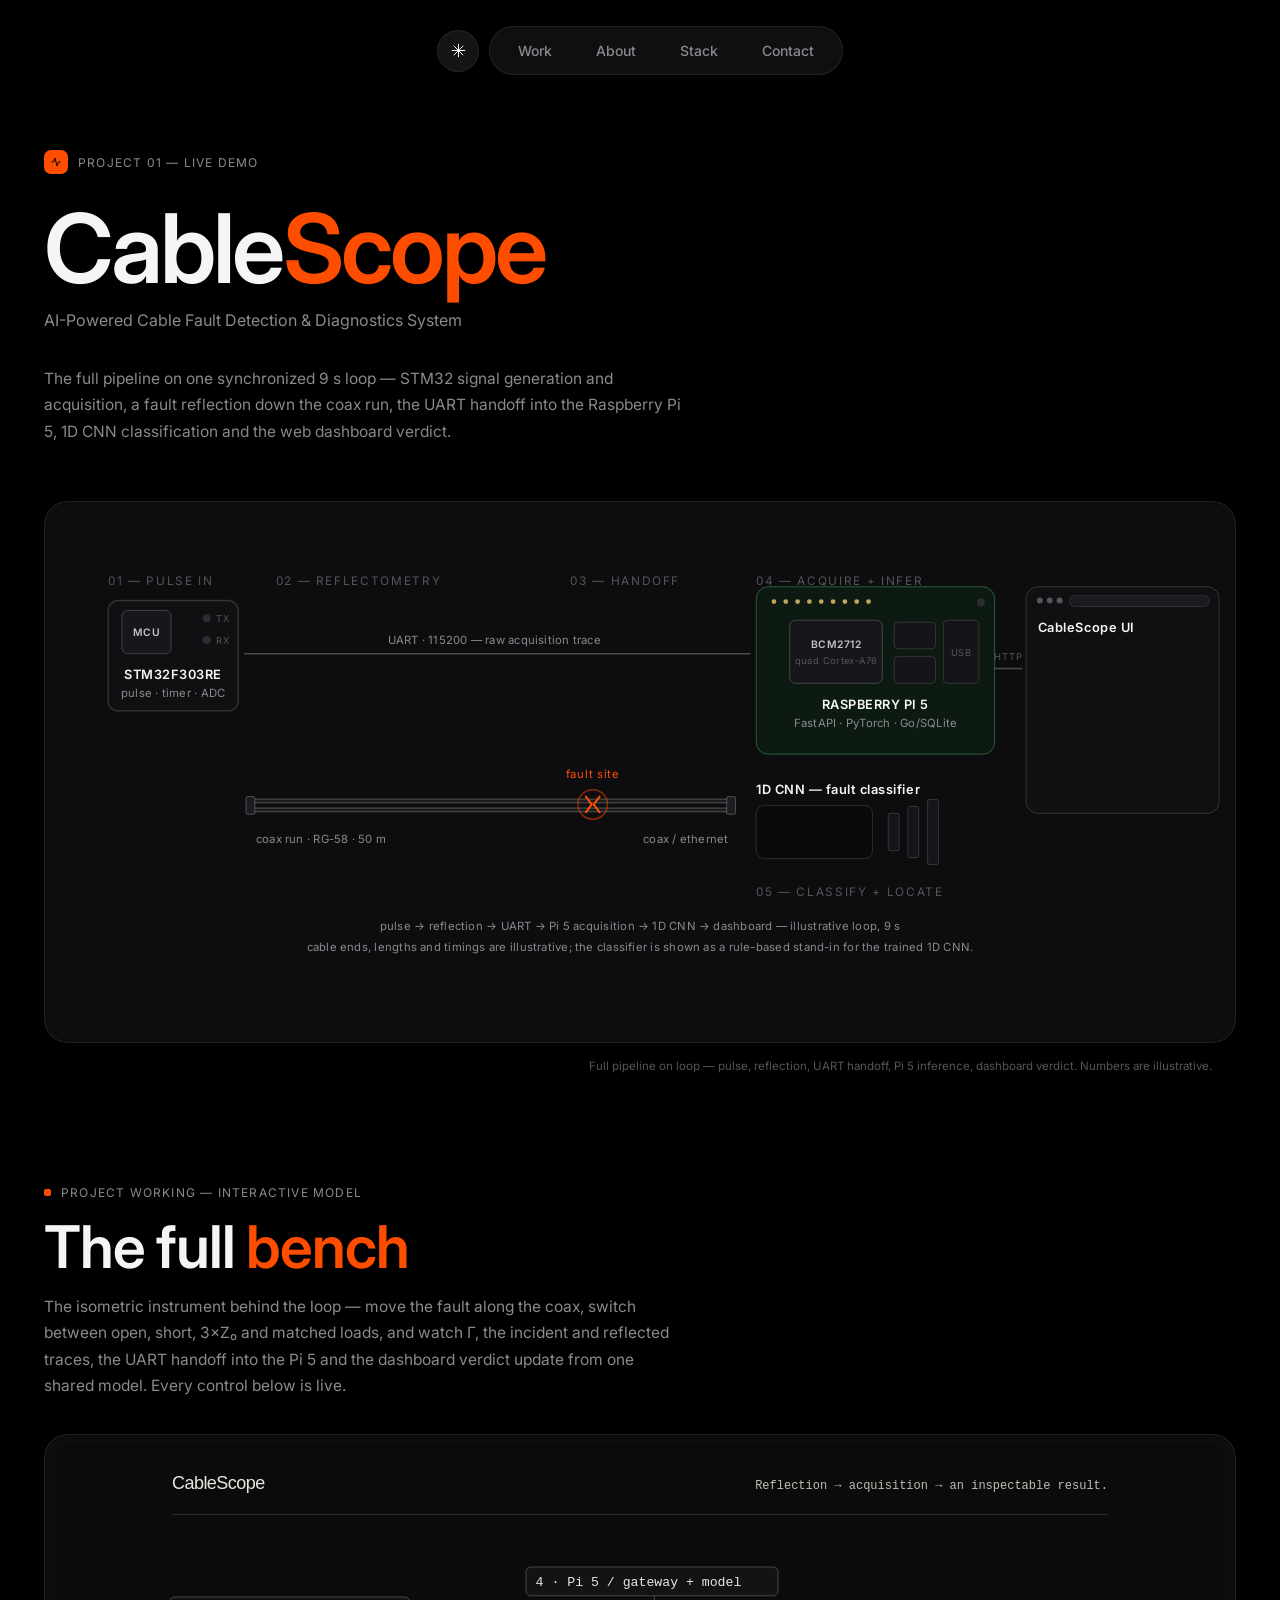
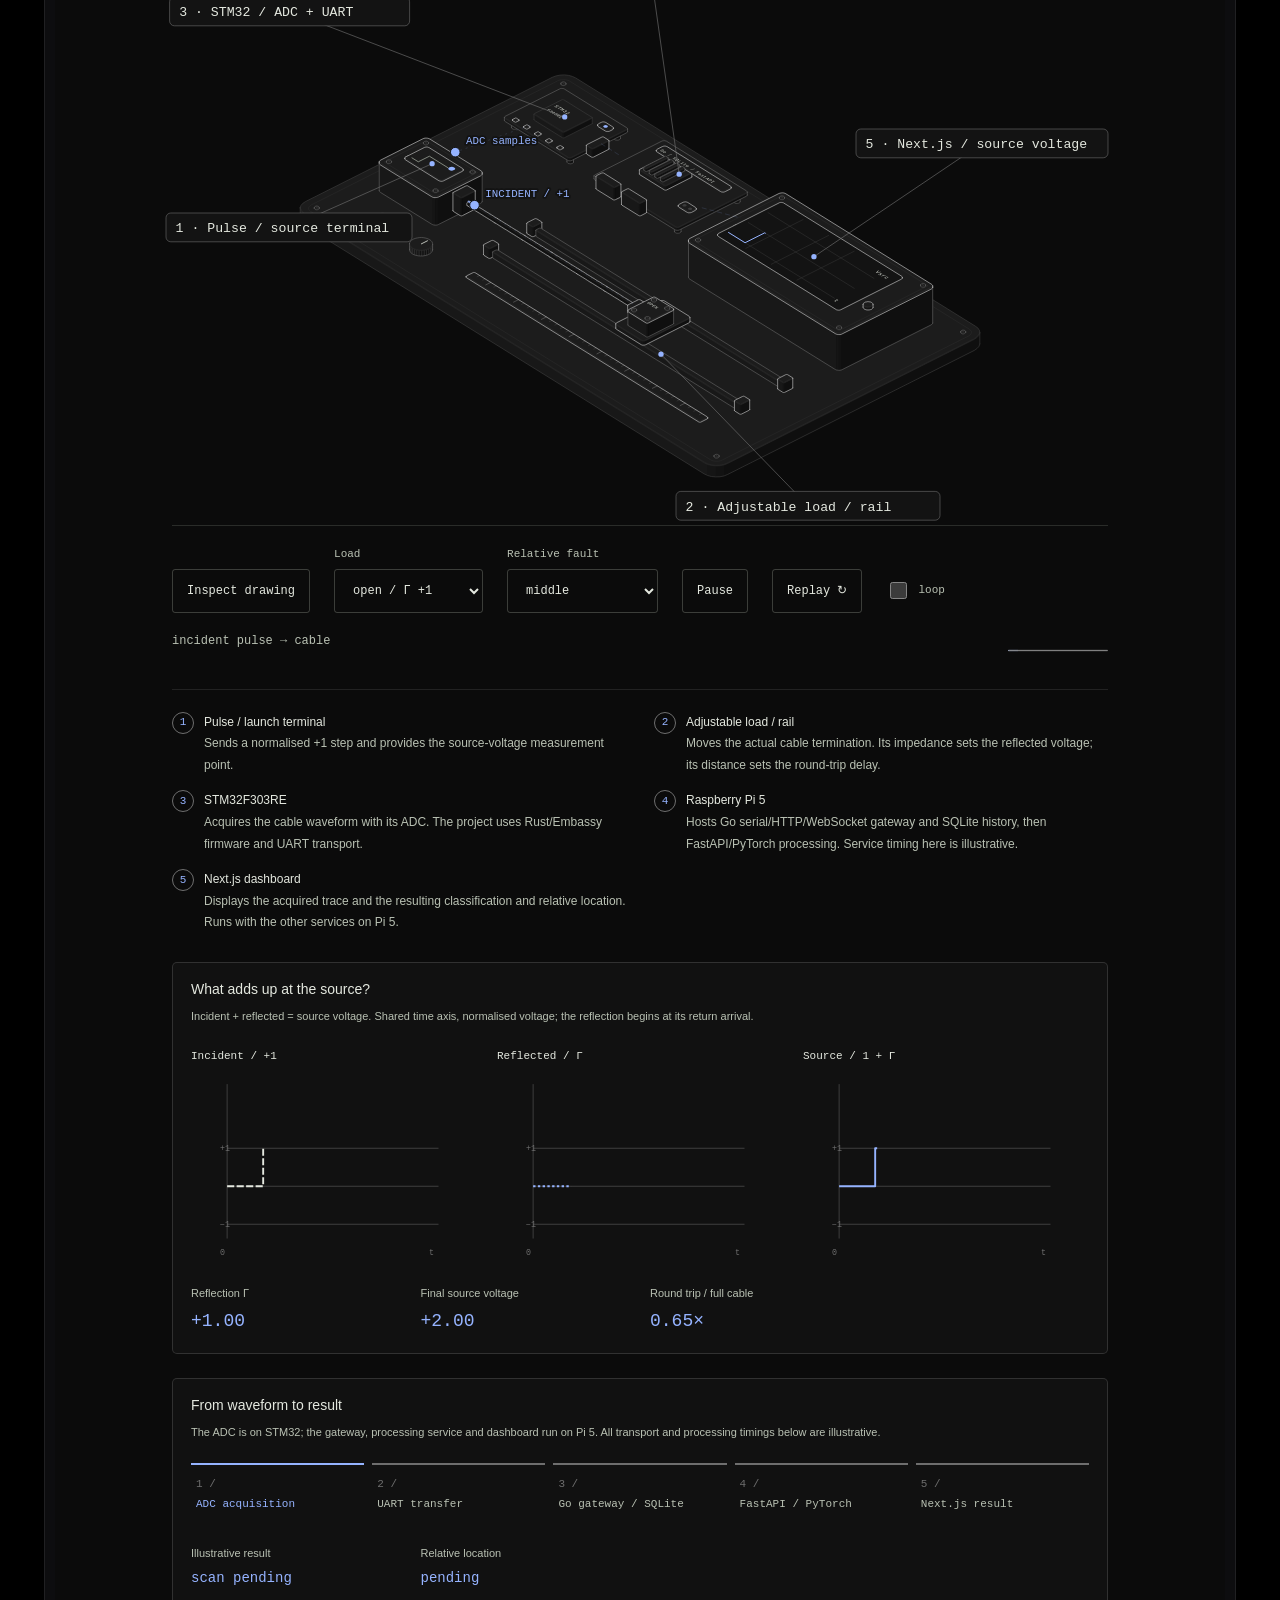
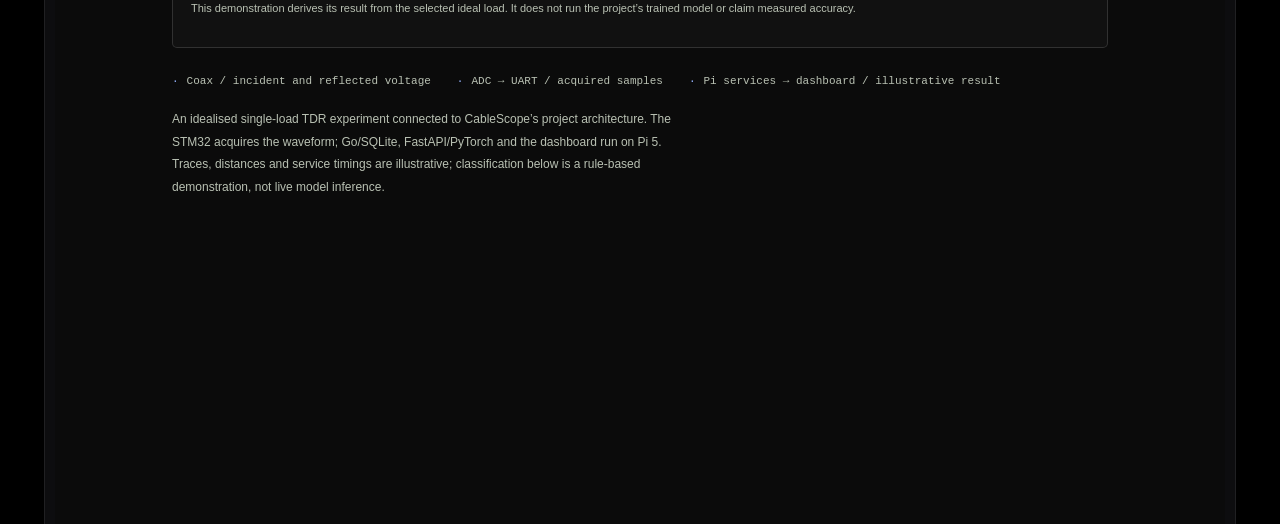
==== demo-cablescope.html @ 483f7c20 "Portfolio site — CableScope, Privacy Pi, Slipper Zero with interactive models" ====
<!DOCTYPE html>
<html lang="en">
<head>
<meta charset="UTF-8" />
<meta name="viewport" content="width=device-width, initial-scale=1.0" />
<title>CableScope — Live Demo — Sarthak Bhagirath Patil</title>
<meta name="description" content="CableScope demo — animated pipeline: STM32 pulse, coax fault reflection, UART handoff, Raspberry Pi 5 acquisition, 1D CNN classification and the web dashboard verdict." />
<link rel="preconnect" href="https://fonts.googleapis.com">
<link rel="preconnect" href="https://fonts.gstatic.com" crossorigin>
<link href="https://fonts.googleapis.com/css2?family=Inter:wght@400;500;600;700&display=swap" rel="stylesheet">
<link rel="stylesheet" href="css/style.css?v=18" />
<link rel="stylesheet" href="css/demo.css?v=2" />
<link rel="icon" href="data:image/svg+xml,<svg xmlns='http://www.w3.org/2000/svg' viewBox='0 0 32 32'><rect width='32' height='32' rx='8' fill='%23ff4d00'/><text x='16' y='22' font-size='16' font-family='Arial' font-weight='bold' fill='white' text-anchor='middle'>S</text></svg>">
</head>
<body>

<nav class="nav show">
  <a class="nav-logo" href="index.html" aria-label="Home">
    <svg viewBox="0 0 24 24" width="15" height="15" fill="none" stroke="currentColor" stroke-width="1.6" stroke-linecap="round">
      <path d="M12 2v20M2 12h20M4.9 4.9l14.2 14.2M19.1 4.9L4.9 19.1"/>
    </svg>
  </a>
  <div class="nav-pill">
    <a href="index.html#work">Work</a>
    <a href="index.html#about">About</a>
    <a href="index.html#stack">Stack</a>
    <a href="index.html#contact">Contact</a>
  </div>
</nav>

<main class="demo-main">
  <p class="demo-kicker"><span class="chip-logo">
    <svg viewBox="0 0 24 24" width="12" height="12" fill="none" stroke="currentColor" stroke-width="2"><path d="M3 12h4l3-8 4 16 3-8h4"/></svg>
  </span> Project 01 — Live demo</p>

  <h1 class="demo-title">Cable<em>Scope</em></h1>
  <p class="demo-tag">AI-Powered Cable Fault Detection &amp; Diagnostics System</p>
  <p class="demo-copy">The full pipeline on one synchronized 9&nbsp;s loop — STM32 signal
  generation and acquisition, a fault reflection down the coax run, the UART handoff into
  the Raspberry Pi 5, 1D CNN classification and the web dashboard verdict.</p>

  <div class="figure-panel demo-figure">
    <svg class="fig" viewBox="0 0 1200 540" role="img" aria-label="CableScope pipeline — STM32 pulse, cable fault, reflection, Raspberry Pi 5, 1D CNN and web dashboard">
      <!-- ── 01 · STM32 pulse engine ── -->
      <rect x="60" y="96" width="132" height="112" rx="10" class="s-box"/>
      <rect x="74" y="106" width="50" height="44" rx="6" class="s-die"/>
      <text x="99" y="132" class="s-die-t" text-anchor="middle">MCU</text>
      <circle cx="160" cy="114" r="4" class="s-led cs-led-tx"/>
      <circle cx="160" cy="136" r="4" class="s-led s-led--rx cs-led-rx"/>
      <text x="170" y="118" class="s-micro">TX</text>
      <text x="170" y="140" class="s-micro">RX</text>
      <text x="126" y="176" class="s-label" text-anchor="middle">STM32F303RE</text>
      <text x="126" y="194" class="s-sub" text-anchor="middle">pulse · timer · ADC</text>
      <text x="60" y="80" class="s-num">01 — pulse in</text>

      <!-- ── 02 · the cable run ── -->
      <rect x="206" y="298" width="486" height="3" class="s-wire"/>
      <rect x="206" y="307" width="486" height="3" class="s-wire"/>
      <rect x="200" y="295" width="9" height="18" rx="2" class="s-conn"/>
      <rect x="688" y="295" width="9" height="18" rx="2" class="s-conn"/>
      <text x="210" y="342" class="s-sub">coax run · RG-58 · 50 m</text>
      <text x="690" y="342" class="s-sub" text-anchor="end">coax / ethernet</text>
      <g class="cs-fault">
        <circle cx="552" cy="303" r="15" class="s-fault-halo"/>
        <polyline points="545,295 551,303 545,311" class="s-jag"/>
        <polyline points="559,295 553,303 559,311" class="s-jag"/>
        <text x="552" y="276" class="s-accent" text-anchor="middle">fault site</text>
      </g>
      <text x="230" y="284" class="s-accent cs-dt">&#916;t = 5.21 &#181;s &#8594; 0.65 &#215; L</text>
      <circle cy="303" r="6" class="cs-pulse"/>
      <circle cy="303" r="6" class="cs-refl"/>
      <circle cx="552" cy="303" r="11" class="cs-impact"/>
      <text x="230" y="80" class="s-num">02 — reflectometry</text>

      <!-- ── 03 · UART handoff ── -->
      <path d="M198 150 H 712" class="s-link cs-uart-line"/>
      <text x="452" y="140" class="s-sub" text-anchor="middle">UART · 115200 — raw acquisition trace</text>
      <rect y="144" width="28" height="11" rx="3" class="cs-uart"/>
      <text x="585" y="80" class="s-num" text-anchor="middle">03 — handoff</text>

      <!-- ── 04 · Raspberry Pi 5 ── -->
      <rect x="718" y="82" width="242" height="170" rx="12" class="s-board"/>
      <g class="s-gpio">
        <circle cx="736" cy="97" r="2.4"/><circle cx="748" cy="97" r="2.4"/><circle cx="760" cy="97" r="2.4"/><circle cx="772" cy="97" r="2.4"/><circle cx="784" cy="97" r="2.4"/><circle cx="796" cy="97" r="2.4"/><circle cx="808" cy="97" r="2.4"/><circle cx="820" cy="97" r="2.4"/><circle cx="832" cy="97" r="2.4"/>
      </g>
      <rect x="752" y="116" width="94" height="64" rx="6" class="s-die"/>
      <text x="799" y="144" class="s-die-t" text-anchor="middle">BCM2712</text>
      <text x="799" y="160" class="s-die-t s-die-t--sub" text-anchor="middle">quad Cortex-A76</text>
      <rect x="858" y="118" width="42" height="27" rx="4" class="s-chip"/>
      <rect x="858" y="153" width="42" height="27" rx="4" class="s-chip"/>
      <rect x="908" y="116" width="36" height="64" rx="4" class="s-chip"/>
      <text x="926" y="152" class="s-die-t s-die-t--sub" text-anchor="middle">USB</text>
      <text x="839" y="206" class="s-label" text-anchor="middle">RASPBERRY PI 5</text>
      <text x="839" y="224" class="s-sub" text-anchor="middle">FastAPI · PyTorch · Go/SQLite</text>
      <circle cx="946" cy="98" r="4" class="s-led cs-led-pi"/>
      <text x="718" y="80" class="s-num">04 — acquire + infer</text>

      <!-- ── 05 · 1D CNN ── -->
      <text x="718" y="292" class="s-label">1D CNN — fault classifier</text>
      <rect x="718" y="304" width="118" height="54" rx="8" class="s-screen"/>
      <polyline class="cs-wave" pathLength="100" points="726,344 748,344 748,318 772,318 772,331 796,331 796,325 828,325"/>
      <rect x="852" y="312" width="11" height="38" rx="2" class="s-bar cs-bar1"/>
      <rect x="872" y="305" width="11" height="52" rx="2" class="s-bar cs-bar2"/>
      <rect x="892" y="298" width="11" height="66" rx="2" class="s-bar cs-bar3"/>
      <g class="cs-results">
        <rect x="912" y="308" width="98" height="26" rx="13" class="s-out-chip"/>
        <text x="961" y="325" class="s-out-t" text-anchor="middle">OPEN &#183; &#915; = +1</text>
        <rect x="912" y="342" width="98" height="6" rx="3" class="s-track"/>
        <rect x="912" y="342" width="93" height="6" rx="3" class="cs-conf"/>
        <text x="912" y="364" class="s-sub">confidence 96% &#183; location 0.65 &#215; L</text>
      </g>
      <text x="718" y="396" class="s-num">05 — classify + locate</text>

      <!-- ── 06 · web dashboard ── -->
      <path d="M960 165 H 988" class="s-link"/>
      <text x="974" y="156" class="s-micro" text-anchor="middle">HTTP</text>
      <rect x="992" y="82" width="196" height="230" rx="12" class="s-browser"/>
      <circle cx="1006" cy="96" r="3" class="s-dot"/><circle cx="1016" cy="96" r="3" class="s-dot"/><circle cx="1026" cy="96" r="3" class="s-dot"/>
      <rect x="1036" y="91" width="142" height="11" rx="5" class="s-url"/>
      <text x="1004" y="128" class="s-label">CableScope UI</text>
      <g class="cs-results">
        <text x="1004" y="152" class="s-sub">fault type</text>
        <text x="1004" y="171" class="s-out-t">OPEN CIRCUIT</text>
        <text x="1004" y="197" class="s-sub">location</text>
        <rect x="1004" y="205" width="172" height="8" rx="4" class="s-track"/>
        <rect x="1004" y="205" width="112" height="8" rx="4" class="cs-uifill"/>
        <text x="1004" y="232" class="s-sub">0.65 &#215; L &#8776; 32.5 m</text>
        <rect x="1004" y="242" width="172" height="10" rx="5" class="s-track"/>
        <circle cx="1116" cy="247" r="4" class="cs-uimark"/>
        <text x="1004" y="282" class="s-accent">&#915; = +1 &#183; confidence 96%</text>
      </g>
      <text x="600" y="430" class="s-sub" text-anchor="middle">pulse &#8594; reflection &#8594; UART &#8594; Pi 5 acquisition &#8594; 1D CNN &#8594; dashboard &#8212; illustrative loop, 9 s</text>
      <text x="600" y="452" class="s-sub s-sub--faint" text-anchor="middle">cable ends, lengths and timings are illustrative; the classifier is shown as a rule-based stand-in for the trained 1D CNN.</text>
    </svg>
  </div>
  <p class="swipe-hint">&#8592; swipe the figure &#8594;</p>
  <p class="foot-note demo-foot">Full pipeline on loop — pulse, reflection, UART handoff, Pi 5 inference, dashboard verdict. Numbers are illustrative.</p>

  <section class="demo-model" id="model">
    <p class="demo-model-kicker">Project working — interactive model</p>
    <h2 class="demo-model-title">The full <em>bench</em></h2>
    <p class="demo-model-sub">The isometric instrument behind the loop — move the fault along the
    coax, switch between open, short, 3&#215;Z&#8320; and matched loads, and watch &#915;, the incident
    and reflected traces, the UART handoff into the Pi&nbsp;5 and the dashboard verdict update
    from one shared model. Every control below is live.</p>
    <div class="figure-panel demo-model-frame">
      <iframe data-anatomy-embed src="figures/cablescope.html?theme=dark&amp;autoplay=1" title="CableScope interactive isometric model — terminated coax, reflection traces and the Pi 5 pipeline" loading="lazy"></iframe>
    </div>
    <p class="foot-note demo-model-foot">Interactive — selectors and replay are live; the frame auto-fits. Static vector: <a href="figures/cablescope.svg">light</a> &#183; <a href="figures/cablescope-dark.svg">dark</a></p>
  </section>

  <div class="demo-actions">
    <a class="demo-btn" href="demo-privacypi.html">Next demo
      <svg viewBox="0 0 14 12" width="13" height="11" fill="none" stroke="currentColor" stroke-width="1.8" stroke-linecap="round" stroke-linejoin="round"><path d="M1 6h11M8 1.5 12.5 6 8 10.5"/></svg>
    </a>
    <a class="pill" href="index.html#p-cablescope">&#8592; Back to all work</a>
  </div>
</main>

<script defer src="figures/embed.js"></script>
</body>
</html>
---- css/style.css ----
/* ═══════════════════════════════════════════════════════════════
   SARTHAK BHAGIRATH PATIL — portfolio
   Design system extracted from augen.pro/products/a1-sense (design.md)
   ═══════════════════════════════════════════════════════════════ */

:root{
  --bg:#000;
  --bg-soft:#0a0a0b;
  --panel:#141416;
  --panel-2:#1b1b1f;
  --text:#f5f5f4;
  --muted:#8a8a8e;
  --faint:#55555a;
  --accent:#ff4d00;
  --accent-soft:rgba(255,77,0,.14);
  --line:rgba(255,255,255,.08);
  --ease:cubic-bezier(.22,1,.36,1);
  --font:"Inter","Helvetica Neue",Helvetica,Arial,-apple-system,"Segoe UI",sans-serif;
}

*{margin:0;padding:0;box-sizing:border-box}
html{scroll-behavior:smooth}
html,body{background:var(--bg)}
body{
  font-family:var(--font);
  color:var(--text);
  -webkit-font-smoothing:antialiased;
  overflow-x:clip; /* clip, not hidden — hidden would break position:sticky pins */
}
body.locked{overflow:hidden;height:100vh}
::selection{background:var(--accent);color:#000}
img{display:block;max-width:100%}
a{color:inherit;text-decoration:none}

/* ── shared atoms ────────────────────────────────────────────── */
.pill{
  display:inline-flex;align-items:center;gap:6px;
  background:var(--panel);border:1px solid var(--line);
  border-radius:999px;padding:8px 16px;
  font-size:13px;font-weight:500;color:var(--text);
  letter-spacing:.01em;white-space:nowrap;
  transition:background .2s var(--ease),border-color .2s var(--ease),transform .2s var(--ease);
}
a.pill:hover{background:var(--panel-2);border-color:rgba(255,255,255,.2);transform:translateY(-1px)}
.pills{display:flex;flex-wrap:wrap;gap:8px;justify-content:flex-end}
.meta-label{
  display:block;font-size:11px;letter-spacing:.14em;text-transform:uppercase;
  color:var(--faint);margin:18px 0 8px;text-align:right;
}
.chip-logo{
  display:inline-flex;align-items:center;justify-content:center;
  width:24px;height:24px;border-radius:7px;
  background:var(--accent);color:#000;vertical-align:middle;
}
.chip-logo--big{width:34px;height:34px;border-radius:10px}
.foot-note{
  max-width:1160px;margin:14px auto 0;padding:0 24px;
  font-size:11.5px;line-height:1.6;color:var(--faint);text-align:right;
}
.foot-note a{color:var(--muted);border-bottom:1px solid var(--line)}
.foot-note a:hover{color:var(--accent)}

/* reveal-on-scroll */
.reveal{opacity:0;transform:translateY(28px);transition:opacity .9s var(--ease),transform .9s var(--ease)}
.reveal.d1{transition-delay:.08s}.reveal.d2{transition-delay:.16s}
.reveal.d3{transition-delay:.24s}.reveal.d4{transition-delay:.32s}.reveal.d5{transition-delay:.4s}
.reveal.in{opacity:1;transform:none}

/* ═══════════════ INTRO — zoom into the name ═══════════════ */
/* the hero .poster-name animation IS the opening (see below) —
   one element, no overlay, no handoff desync */

/* ═══════════════ NAV ═══════════════ */
.nav{
  position:fixed;top:26px;left:50%;transform:translate(-50%,-140%);
  z-index:100;display:flex;align-items:center;gap:10px;
  transition:transform .9s var(--ease);
}
.nav.show{transform:translate(-50%,0)}
.nav-logo{
  width:42px;height:42px;border-radius:50%;
  background:var(--panel);border:1px solid var(--line);
  display:flex;align-items:center;justify-content:center;color:var(--text);
  transition:background .2s,color .2s;
}
.nav-logo:hover{background:var(--accent);color:#000}
.nav-pill{
  display:flex;background:rgba(20,20,22,.78);backdrop-filter:blur(14px);
  -webkit-backdrop-filter:blur(14px);
  border:1px solid var(--line);border-radius:999px;padding:6px;
}
.nav-pill a{
  padding:9px 22px;border-radius:999px;font-size:14px;font-weight:500;color:var(--muted);
  transition:color .2s,background .2s;
}
.nav-pill a:hover{color:var(--text);background:rgba(255,255,255,.06)}

/* ═══════════════ HERO — Severance-style poster ═══════════════ */
.hero{min-height:100svh;display:flex;align-items:stretch;padding:96px 0 0}
.hero-frame{
  width:min(1240px,100%);margin:0 auto;padding:0 24px;
  display:flex;flex-direction:column;
}
.hero-rule{height:1px;background:var(--line)}
.hero-kicker{
  text-align:center;color:var(--muted);font-size:14px;letter-spacing:.02em;
  padding:34px 0 8px;
}
.poster{position:relative;flex:1;min-height:62vh;display:flex;align-items:center;justify-content:center}

/* giant name behind — THE opening zoom: tiny blur → exact hero size */
.poster-name{
  position:absolute;inset:0;display:flex;align-items:center;justify-content:center;
  z-index:1;user-select:none;pointer-events:none;
}
.poster-name span{
  display:flex;
  font-size:clamp(90px,19vw,270px);
  font-weight:700;letter-spacing:.01em;line-height:1;white-space:nowrap;
  color:var(--text);
  animation:nameZoom 1.9s var(--ease) both;
}
@keyframes nameZoom{
  0%  {transform:scale(.06);filter:blur(24px);opacity:0}
  22% {opacity:1}
  100%{transform:scale(1);filter:blur(0);opacity:1}
}
.poster-name i{font-style:normal;display:inline-block}
/* after landing, JS takes over for scroll parallax */
.poster-name.done span{animation:none}

.poster-figure{
  position:relative;z-index:2;
  display:flex;flex-direction:column;align-items:center;gap:0;
}
.poster-figure img{
  /* transparent cutout — floats over the name, height-driven sizing */
  height:min(54vh,520px);width:auto;max-width:72vw;
  filter:grayscale(.82) contrast(1.07) brightness(.97)
         drop-shadow(0 18px 30px rgba(0,0,0,.9)) drop-shadow(0 40px 90px rgba(0,0,0,.75));
  -webkit-mask-image:linear-gradient(180deg,#000 90%,transparent 100%);
  mask-image:linear-gradient(180deg,#000 90%,transparent 100%);
  animation:figureIn 1.2s .55s var(--ease) both;
}
@keyframes figureIn{from{opacity:0;transform:translateY(34px) scale(.97)}to{opacity:1;transform:none}}
.poster-badge{
  margin-top:18px;background:var(--panel);border:1px solid var(--line);
  border-radius:10px;padding:12px 16px;min-width:min(330px,62vw);
  display:flex;flex-direction:column;gap:6px;
  animation:figureIn 1.2s .75s var(--ease) both;
}
.badge-row{display:flex;justify-content:space-between;gap:18px;font-size:10.5px;letter-spacing:.08em}
.badge-k{color:var(--faint)}
.badge-v{color:var(--text);text-align:right}
.badge-v::before{content:"";display:inline-block;width:7px;height:7px;border-radius:2px;background:var(--accent);margin-right:7px;vertical-align:1px}

/* side text blocks — severance garnish, low corners clear of the name */
.poster-block{
  position:absolute;z-index:3;bottom:2%;
  display:flex;flex-direction:column;gap:14px;
  font-size:10.5px;letter-spacing:.1em;line-height:1.75;
}
.poster-block--l{left:0;text-align:left}
.poster-block--r{right:0;text-align:right}
.block-k{color:var(--text);font-weight:600}
.block-k::after{content:"";display:block;width:34px;height:2px;background:var(--accent);margin-top:8px}
.poster-block--r .block-k::after{margin-left:auto}
.block-v{color:var(--faint)}

.hero-foot{position:relative;z-index:4;padding:34px 0 26px}
.hero-lede{
  max-width:430px;margin:0 auto;text-align:center;
  color:var(--muted);font-size:15px;line-height:1.65;
}
.hero-note{
  margin:18px auto 0;text-align:center;
  font-size:11.5px;color:var(--faint);letter-spacing:.02em;
}
.scroll-cue{display:flex;justify-content:center;margin-top:20px}
.scroll-cue span{
  width:30px;height:46px;border:1px solid var(--line);border-radius:999px;
  display:flex;align-items:center;justify-content:center;color:var(--muted);font-size:14px;
  animation:cue 2s var(--ease) infinite;
}
@keyframes cue{0%,100%{transform:translateY(0);opacity:.7}50%{transform:translateY(6px);opacity:1}}

/* ═══════════════ ABOUT ═══════════════ */
.about{padding:220px 24px 160px}
.about-statement{
  max-width:900px;margin:0 auto;
  font-size:clamp(28px,4.4vw,52px);line-height:1.18;font-weight:500;
  letter-spacing:-.015em;text-align:center;color:var(--text);
}
.about-statement em{font-style:normal;color:var(--accent)}
.about-row{
  max-width:1160px;margin:120px auto 0;
  display:grid;grid-template-columns:minmax(0,46ch) 1fr;gap:60px;
  align-items:start;
}
.about-copy{color:var(--muted);font-size:16px;line-height:1.7}
.about-meta{justify-self:end}
.about-meta .pills{justify-content:flex-end}

/* ═══════════════ WORK ═══════════════ */
.work{padding:120px 0 40px;overflow:clip}
.work-head{position:relative;padding:0 24px;margin-bottom:140px}
.work-title{
  font-size:clamp(90px,17vw,250px);font-weight:600;line-height:.9;
  letter-spacing:-.03em;white-space:nowrap;color:var(--text);
}
.work-title--ghost{
  color:transparent;-webkit-text-stroke:1px rgba(255,255,255,.14);
  margin-left:18vw;
}

.project{padding:110px 24px 150px;max-width:1240px;margin:0 auto}
.project-index{
  display:flex;align-items:center;gap:10px;
  font-size:12px;letter-spacing:.1em;text-transform:uppercase;color:var(--muted);
}
.project-name{
  margin-top:26px;
  font-size:clamp(52px,7.5vw,110px);font-weight:600;letter-spacing:-.03em;line-height:1;
}
.project-name em{font-style:normal;color:var(--accent)}
.project-tag{margin-top:14px;color:var(--muted);font-size:16px}
.project-row{
  margin-top:64px;
  display:grid;grid-template-columns:minmax(0,46ch) 1fr;gap:60px;align-items:start;
}
.project-copy{color:var(--muted);font-size:15.5px;line-height:1.7}
.project-meta{justify-self:end}

/* ── interactive figure panels (anatomy kit embeds) ── */
.figure-panel{
  margin-top:70px;border:1px solid var(--line);border-radius:24px;overflow:hidden;
  background:#0d0d0f;box-shadow:0 40px 120px rgba(0,0,0,.55);
}
.figure-panel{padding:4px}
.fig{display:block;width:100%;height:auto}

/* ── project photo (hover-still hardware shot beside the copy) ── */
.project-shot{
  margin:0 0 10px;border:1px solid var(--line);border-radius:20px;overflow:hidden;
  background:#0d0d0f;box-shadow:0 30px 80px rgba(0,0,0,.5);
}
.project-shot img{width:100%;height:auto}
.project-shot figcaption{
  padding:12px 16px;border-top:1px solid var(--line);
  font-size:10.5px;letter-spacing:.1em;text-transform:uppercase;color:var(--faint);text-align:right;
}

/* ── floating hardware shot — no frame, ember underglow, slow levitation ── */
.project-shot--float{
  margin:0;border:none;background:none;border-radius:0;overflow:visible;box-shadow:none;
  align-self:center;
}
.project-shot--float img{
  filter:drop-shadow(0 26px 52px rgba(255,77,0,.16)) drop-shadow(0 8px 22px rgba(255,77,0,.10));
  animation:floatY 7s ease-in-out infinite;
}
@keyframes floatY{0%,100%{transform:translateY(0)}50%{transform:translateY(-12px)}}
.project-shot--float figcaption{border-top:none;padding:22px 4px 0;text-align:right}

/* ── tags moved under the description ── */
.project-main{min-width:0}
.project-tags{margin-top:36px}
.project-tags .meta-label{text-align:left;margin:26px 0 8px}
.project-tags .meta-label:first-child{margin-top:0}
.project-tags .pills{justify-content:flex-start}

/* ── view-demo CTA (each project's animation lives on its own page) ── */
.demo-btn{
  display:inline-flex;align-items:center;gap:12px;
  margin-top:52px;padding:15px 30px;
  background:var(--accent);border:1px solid var(--accent);border-radius:999px;color:#000;
  font-size:12.5px;font-weight:700;letter-spacing:.14em;text-transform:uppercase;
  box-shadow:0 12px 40px rgba(255,77,0,.22);
  transition:transform .25s var(--ease),background .25s,box-shadow .25s;
}
.demo-btn:hover{
  transform:translateY(-2px);background:#ff6a26;
  box-shadow:0 18px 52px rgba(255,77,0,.32);
}
.demo-btn svg{display:block}
.demo-btn-note{
  display:inline-block;margin-left:6px;
  font-size:11.5px;letter-spacing:.04em;color:var(--faint);
}

/* ═══════════════ STACK/* ═══════════════ STACK ═══════════════ */
.stack{padding:160px 24px 60px;max-width:1240px;margin:0 auto}
.stack-kicker{text-align:center;color:var(--muted);font-size:14px;margin-bottom:44px}
.marquee{overflow:hidden;border-block:1px solid var(--line);padding:18px 0;margin:0 -24px}
.marquee-track{display:flex;gap:12px;width:max-content;animation:marquee 36s linear infinite}
.marquee:hover .marquee-track{animation-play-state:paused}
@keyframes marquee{to{transform:translateX(-50%)}}
.marquee .pill{background:transparent;border-color:transparent;color:var(--muted);font-size:15px}
.marquee .pill:hover{color:var(--text)}

.stack-grid{
  margin-top:90px;
  display:grid;grid-template-columns:repeat(3,1fr);gap:1px;background:var(--line);
  border:1px solid var(--line);border-radius:20px;overflow:hidden;
}
.stack-cell{background:var(--bg);padding:30px 26px 36px;transition:background .25s}
.stack-cell:hover{background:#0d0d0f}
.stack-cell p{margin-top:12px;color:var(--muted);font-size:13.5px;line-height:1.65}

.certs{margin-top:140px}
.cert-list{list-style:none;margin-top:26px;border-top:1px solid var(--line)}
.cert-list li{
  display:grid;grid-template-columns:60px 1fr auto;align-items:baseline;gap:20px;
  padding:22px 6px;border-bottom:1px solid var(--line);
  transition:background .2s,padding-left .3s var(--ease);
}
.cert-list li:hover{background:rgba(255,255,255,.025);padding-left:14px}
.cert-n{font-size:12px;color:var(--faint);font-variant-numeric:tabular-nums}
.cert-name{font-size:16.5px;font-weight:500}
.cert-list li:hover .cert-name{color:var(--accent)}
.cert-date{font-size:12px;color:var(--faint);letter-spacing:.06em}

/* ═══════════════ PUBLICATION ═══════════════ */
.pub{
  max-width:1160px;margin:140px auto;padding:70px 60px;
  border:1px solid var(--line);border-radius:28px;
  background:radial-gradient(90% 120% at 50% 0%,#101013 0%,#000 75%);
  text-align:center;
}
.pub-kicker{margin-top:18px;font-size:11px;letter-spacing:.16em;text-transform:uppercase;color:var(--faint)}
.pub-title{
  max-width:640px;margin:18px auto 0;
  font-size:clamp(20px,2.6vw,30px);font-weight:500;line-height:1.35;letter-spacing:-.01em;
}
.pub-link{
  display:inline-block;margin-top:26px;color:var(--accent);font-size:14px;
  border-bottom:1px solid rgba(255,77,0,.35);padding-bottom:2px;
  transition:border-color .2s;
}
.pub-link:hover{border-color:var(--accent)}

/* ═══════════════ CONTACT ═══════════════ */
.contact{padding:200px 24px 60px;text-align:center}
.contact-kicker{color:var(--muted);font-size:14px}
.contact-mail{
  display:inline-block;margin-top:30px;
  font-size:clamp(52px,9vw,120px);font-weight:600;line-height:1.04;letter-spacing:-.03em;
}
.contact-mail em{font-style:normal;color:var(--accent)}
.contact-mail:hover em{color:var(--text)}
.contact-links{
  margin-top:60px;display:flex;flex-wrap:wrap;gap:10px;justify-content:center;
}
.contact-foot{
  margin-top:130px;padding-top:26px;border-top:1px solid var(--line);
  display:flex;justify-content:space-between;gap:14px;flex-wrap:wrap;
  font-size:11.5px;color:var(--faint);text-align:left;
}

/* ═══════════════ RESPONSIVE ═══════════════ */
@media (max-width:960px){
  .about-row,.project-row{grid-template-columns:1fr;gap:30px}
  .about-meta,.project-meta{justify-self:start}
  .meta-label,.about-meta .pills,.project-meta .pills{text-align:left;justify-content:flex-start}
  .stack-grid{grid-template-columns:1fr 1fr}
  .poster-block{position:static;transform:none;text-align:left!important;margin:22px 0}
  .poster{flex-direction:column;padding:40px 0}
  .poster-name{position:absolute}
  .figure-panel{border-radius:18px}
}
@media (max-width:640px){
  .nav-pill a{padding:8px 13px;font-size:13px}
  .nav-logo{width:36px;height:36px}
  .hero{padding-top:80px}
  .stack-grid{grid-template-columns:1fr}
  .cert-list li{grid-template-columns:36px 1fr;gap:10px}
  .cert-date{grid-column:2}
  .pub{padding:50px 26px}

  .poster-badge{min-width:74vw}
  .poster-figure img{height:min(48vh,440px)}
  .poster-badge{min-width:min(330px,68vw)}
  .contact-foot{justify-content:center;text-align:center}
}

/* ═══════════════ REDUCED MOTION ═══════════════ */
@media (prefers-reduced-motion:reduce){
  *,*::before,*::after{animation-duration:.01ms!important;animation-delay:0ms!important;transition-duration:.01ms!important}
  .intro{display:none}
  main{opacity:1}
  .poster-name span{transform:none}
  .reveal{opacity:1;transform:none}
}

/* ═══════════════ 2D VECTOR PROJECT FIGURES ═══════════════ */
.fig{--sw:1.4}
.s-box{fill:#101013;stroke:rgba(255,255,255,.16);stroke-width:var(--sw)}
.s-screen{fill:#0a0a0c;stroke:rgba(255,255,255,.14)}
.s-chip{fill:#141419;stroke:rgba(255,255,255,.14)}
.s-label{fill:var(--text);font-size:13px;font-weight:600;letter-spacing:.04em}
.s-sub{fill:var(--muted);font-size:11.5px;letter-spacing:.02em}
.s-accent{fill:var(--accent);font-size:11.5px;letter-spacing:.06em}
.s-ok{fill:rgba(140,255,190,.9);font-size:11px;letter-spacing:.04em}
.s-wire{stroke:rgba(255,255,255,.22);stroke-width:2}
.s-led{fill:#2d2d31;animation:led 2.4s steps(1) infinite}
@keyframes led{0%,70%{fill:#2d2d31}75%,85%{fill:var(--accent)}90%,100%{fill:#2d2d31}}
.s-fault{animation:faultPulse 3.2s var(--ease) infinite}
@keyframes faultPulse{0%,100%{opacity:.55}50%{opacity:1}}

/* CableScope pipeline — one 9 s timeline, every stage keyed off the same clock */
.cs-led-tx{animation:ledTx 9s steps(1) infinite}
@keyframes ledTx{0%,6%{fill:var(--accent)}10%,100%{fill:#2d2d31}}
.cs-pulse{fill:var(--accent);opacity:0;animation:pulseRun 9s linear infinite}
@keyframes pulseRun{
  0%,4%{transform:translateX(210px);opacity:0}
  6%{opacity:1}
  20%{transform:translateX(548px);opacity:1}
  24%,100%{transform:translateX(548px);opacity:0}}
.cs-impact{fill:none;stroke:var(--accent);stroke-width:2;opacity:0;transform-box:view-box;transform-origin:552px 303px;animation:impact 9s var(--ease) infinite}
@keyframes impact{0%,19%{opacity:0;transform:scale(.4)}
  22%{opacity:.9;transform:scale(1.25)}27%,100%{opacity:0;transform:scale(1.6)}}
.cs-refl{fill:#ffb18f;opacity:0;animation:reflRun 9s linear infinite}
@keyframes reflRun{
  0%,24%{transform:translateX(548px);opacity:0}
  27%{opacity:1}
  38%{transform:translateX(210px);opacity:1}
  41%,100%{transform:translateX(210px);opacity:0}}
.cs-led-rx{animation:ledRx 9s steps(1) infinite}
@keyframes ledRx{0%,37%{fill:#2d2d31}38%,44%{fill:var(--accent)}48%,100%{fill:#2d2d31}}
.cs-dt{opacity:0;animation:dtShow 9s var(--ease) infinite}
@keyframes dtShow{0%,38%{opacity:0}42%,50%{opacity:1}54%,100%{opacity:0}}
.cs-uart{fill:rgba(140,255,190,.95);opacity:0;animation:uartRun 9s linear infinite}
@keyframes uartRun{0%,42%{transform:translateX(204px);opacity:0}
  44%{opacity:1}50%{transform:translateX(700px);opacity:1}53%,100%{transform:translateX(700px);opacity:0}}
.cs-led-pi{animation:ledPi 9s steps(1) infinite}
@keyframes ledPi{0%,49%{fill:#2d2d31}50%,56%{fill:rgba(140,255,190,.9)}60%,100%{fill:#2d2d31}}
.cs-wave{fill:none;stroke:rgba(140,255,190,.85);stroke-width:2;stroke-linejoin:round;
  stroke-dasharray:100;stroke-dashoffset:100;animation:waveDraw 9s var(--ease) infinite}
@keyframes waveDraw{0%,50%{stroke-dashoffset:100}62%,88%{stroke-dashoffset:0}94%,100%{stroke-dashoffset:0}}
.s-bar{fill:#141419;stroke:rgba(255,255,255,.16)}
.cs-bar1{animation:bar1 9s var(--ease) infinite}
.cs-bar2{animation:bar2 9s var(--ease) infinite}
.cs-bar3{animation:bar3 9s var(--ease) infinite}
@keyframes bar1{0%,54%{fill:#141419}58%,86%{fill:#1d3a2b;stroke:rgba(140,255,190,.6)}92%,100%{fill:#141419;stroke:rgba(255,255,255,.16)}}
@keyframes bar2{0%,58%{fill:#141419}62%,86%{fill:#1d3a2b;stroke:rgba(140,255,190,.6)}92%,100%{fill:#141419;stroke:rgba(255,255,255,.16)}}
@keyframes bar3{0%,62%{fill:#141419}66%,86%{fill:#1d3a2b;stroke:rgba(140,255,190,.6)}92%,100%{fill:#141419;stroke:rgba(255,255,255,.16)}}
.cs-results{opacity:0;animation:resultsIn 9s var(--ease) infinite}
@keyframes resultsIn{0%,64%{opacity:0}70%,90%{opacity:1}97%,100%{opacity:0}}
.s-out-chip{fill:var(--accent-soft);stroke:var(--accent)}
.s-out-t{fill:var(--accent);font-size:12.5px;font-weight:600;letter-spacing:.06em}
.cs-conf{transform-box:fill-box;transform-origin:left center;transform:scaleX(0);animation:confFill 9s var(--ease) infinite}
@keyframes confFill{0%,72%{transform:scaleX(0)}80%,100%{transform:scaleX(1)}}
.cs-uifill{transform-box:fill-box;transform-origin:left center;transform:scaleX(0);animation:uiFill 9s var(--ease) infinite}
@keyframes uiFill{0%,74%{transform:scaleX(0)}82%,100%{transform:scaleX(1)}}
.cs-uimark{fill:var(--accent);opacity:0;animation:uiMark 9s var(--ease) infinite}
@keyframes uiMark{0%,72%{opacity:0;transform:translateY(-14px)}80%{opacity:1;transform:translateY(0)}96%,100%{opacity:0}}
.s-browser{fill:#101013;stroke:rgba(255,255,255,.16)}
.s-url{fill:#1b1b1f;stroke:rgba(255,255,255,.12)}
.s-dot{fill:var(--faint)}
.s-num{fill:var(--faint);font-size:12px;letter-spacing:.14em;text-transform:uppercase}
.s-die{fill:#16161b;stroke:rgba(255,255,255,.2)}
.s-die-t{fill:rgba(255,255,255,.75);font-size:10.5px;font-weight:600;letter-spacing:.04em}
.s-die-t--sub{fill:var(--faint);font-weight:400;font-size:9.5px}
.s-board{fill:#0d1a12;stroke:rgba(120,255,170,.3)}
.s-gpio circle{fill:rgba(255,212,120,.75)}
.s-jag{fill:none;stroke:var(--accent);stroke-width:2;stroke-linecap:round}
.s-fault-halo{fill:none;stroke:var(--accent);stroke-width:1.5;opacity:.5;animation:faultPulse 2.6s var(--ease) infinite}
.s-conn{fill:#1d1d21;stroke:rgba(255,255,255,.25)}
.s-track{fill:#1a1a1e;stroke:rgba(255,255,255,.1)}
.s-micro{fill:var(--faint);font-size:9.5px;letter-spacing:.1em}
.s-led--rx{fill:#2d2d31}

@media (max-width:640px){
  .figure-panel{overflow-x:auto}
  .figure-panel .fig{min-width:1080px}
  .swipe-hint{display:block}
}
.swipe-hint{display:none;text-align:right;color:var(--faint);font-size:11px;letter-spacing:.06em;margin-top:10px}

@media (prefers-reduced-motion:reduce){
  .fig *{animation:none!important}
  .cs-pulse,.cs-refl,.cs-impact,.cs-uart{opacity:0}
  .cs-results{opacity:1}
  .cs-conf,.cs-uifill{transform:none}
  .cs-uimark{opacity:1;transform:none}
  .cs-dt{opacity:1}
}

/* Privacy Pi — one 18 s timeline: DNS pass, recursion, block, Tor */
.pp-q1{opacity:0;animation:ppQ1 18s linear infinite}
@keyframes ppQ1{
  0%{transform:translate(192px,258px);opacity:0}1.5%{opacity:1}
  5%{transform:translate(336px,258px)}7.5%{transform:translate(455px,240px)}
  10%{transform:translate(540px,240px)}12.5%{transform:translate(540px,295px);opacity:1}
  16%,100%{transform:translate(540px,295px);opacity:0}}
.pp-g-pihole rect{animation:ppPihole 18s linear infinite}
@keyframes ppPihole{
  0%,4.5%{stroke:rgba(255,255,255,.14)}
  6%,9%{stroke:rgba(140,255,190,.7)}
  12%,69%{stroke:rgba(255,255,255,.14)}
  71%,76%{stroke:rgba(255,77,0,.85)}
  80%,100%{stroke:rgba(255,255,255,.14)}}
.pp-g-unbound rect{animation:ppUnbound 18s linear infinite}
@keyframes ppUnbound{0%,10%{stroke:rgba(255,255,255,.14)}12%,15%{stroke:rgba(140,255,190,.7)}20%,100%{stroke:rgba(255,255,255,.14)}}
.pp-probe{opacity:0;animation:ppProbe 18s linear infinite}
@keyframes ppProbe{
  0%,16%{transform:translate(538px,220px);opacity:0}
  17.5%{opacity:1}19.5%{transform:translate(538px,120px)}
  21%{transform:translate(560px,116px)}23.5%{transform:translate(648px,116px)}
  27.5%{transform:translate(736px,116px);opacity:1}29.5%,100%{transform:translate(736px,116px);opacity:0}}
.pp-g-root,.pp-g-tld,.pp-g-auth{animation:ppNode 18s linear infinite}
.pp-g-root{animation-delay:0s}
.pp-g-tld{animation-delay:1.15s}
.pp-g-auth{animation-delay:2.3s}
@keyframes ppNode{0%,19%{stroke:rgba(255,255,255,.16)}21.5%,26%{stroke:rgba(140,255,190,.75)}31%,100%{stroke:rgba(255,255,255,.16)}}
.pp-ans{opacity:0;animation:ppAns 18s linear infinite}
@keyframes ppAns{
  0%,29%{transform:translate(736px,116px);opacity:0}
  31%{opacity:1}33%{transform:translate(648px,116px)}
  36.5%{transform:translate(560px,116px)}40%{transform:translate(540px,180px)}
  43%{transform:translate(540px,295px)}46%{transform:translate(540px,240px)}
  49%{transform:translate(455px,240px)}52.5%{transform:translate(336px,258px)}
  56%{transform:translate(192px,258px);opacity:1}58.5%,100%{transform:translate(192px,258px);opacity:0}}
.pp-line{opacity:0;animation:18s steps(1) infinite}
.pp-line1{animation-name:ppL1}.pp-line2{animation-name:ppL2}.pp-line3{animation-name:ppL3}
@keyframes ppL1{0%,59%{opacity:0}60%,98%{opacity:1}99.5%,100%{opacity:0}}
@keyframes ppL2{0%,87%{opacity:0}88%,98%{opacity:1}99.5%,100%{opacity:0}}
@keyframes ppL3{0%,97.5%{opacity:0}98%,99%{opacity:1}100%{opacity:0}}
.pp-q2{opacity:0;animation:ppQ2 18s linear infinite}
@keyframes ppQ2{
  0%,60%{transform:translate(192px,258px);opacity:0}
  61.5%{opacity:1}65%{transform:translate(336px,258px)}
  68%{transform:translate(455px,240px)}71%{transform:translate(505px,240px);opacity:1}
  75%,100%{transform:translate(505px,240px);opacity:0}}
.pp-block{opacity:0;animation:ppBlock 18s linear infinite}
@keyframes ppBlock{0%,71%{opacity:0}73%,78%{opacity:1}82%,100%{opacity:0}}
.pp-bypass{opacity:0;animation:ppBypass 18s linear infinite}
@keyframes ppBypass{0%,71%{opacity:0}73%,80%{opacity:1}84%,100%{opacity:0}}
.pp-null{opacity:0;animation:ppNull 18s linear infinite}
@keyframes ppNull{
  0%,76%{transform:translate(455px,240px);opacity:0}
  77.5%{opacity:1}81%{transform:translate(336px,258px)}
  84%{transform:translate(192px,258px);opacity:1}86.5%,100%{transform:translate(192px,258px);opacity:0}}
.pp-app1{opacity:0;animation:ppApp1 18s linear infinite}
@keyframes ppApp1{
  0%,88.5%{transform:translate(192px,300px);opacity:0}
  89.5%{opacity:1}90.5%{transform:translate(330px,300px)}
  91.5%{transform:translate(455px,350px)}93%{transform:translate(625px,350px)}
  94.5%{transform:translate(780px,350px)}95.5%{transform:translate(780px,114px)}
  96.5%{transform:translate(860px,114px)}97.5%{transform:translate(950px,114px)}
  98.5%{transform:translate(1040px,114px);opacity:1}99.7%,100%{transform:translate(1040px,114px);opacity:0}}
.pp-g-privoxy rect{animation:ppPrivoxy 18s linear infinite}
@keyframes ppPrivoxy{0%,90.5%{stroke:rgba(255,255,255,.14)}92%,95%{stroke:rgba(255,255,255,.6)}98%,100%{stroke:rgba(255,255,255,.14)}}
.pp-g-rel1,.pp-g-rel2,.pp-g-rel3{animation:ppRel 18s linear infinite}
.pp-g-rel1{animation-delay:0s}
.pp-g-rel2{animation-delay:.25s}
.pp-g-rel3{animation-delay:.5s}
@keyframes ppRel{0%,96%{stroke:rgba(255,255,255,.16)}96.5%,98.5%{stroke:rgba(255,77,0,.7)}99.5%,100%{stroke:rgba(255,255,255,.16)}}
.pp-g-dest{animation:ppDest 18s linear infinite}
@keyframes ppDest{0%,97.5%{stroke:rgba(255,255,255,.16)}98.5%,99.5%{stroke:rgba(255,77,0,.6)}100%{stroke:rgba(255,255,255,.16)}}
.pp-wlog rect{fill:rgba(140,255,190,.6);transform-box:fill-box;transform-origin:left center;transform:scaleX(0)}
.pp-wlog rect:nth-child(-n+3){animation:ppWlog 18s var(--ease) infinite}
.pp-wlog rect:nth-child(1){animation-delay:10.2s}
.pp-wlog rect:nth-child(2){animation-delay:15.5s}
.pp-wlog rect:nth-child(3){animation-delay:17.4s}
@keyframes ppWlog{0%{transform:scaleX(0)}3%,94%{transform:scaleX(1)}99%,100%{transform:scaleX(0)}}

@media (prefers-reduced-motion:reduce){
  .pp-q1,.pp-q2,.pp-null,.pp-probe,.pp-ans,.pp-app1{opacity:0}
  .pp-line{opacity:1}
  .pp-bypass,.pp-block{opacity:0}
  .pp-wlog rect{transform:none;animation:none}
  .fig .pp-g-pihole rect,.fig .pp-g-unbound rect,.fig .pp-g-privoxy rect,
  .fig .pp-g-root,.fig .pp-g-tld,.fig .pp-g-auth,
  .fig .pp-g-rel1,.fig .pp-g-rel2,.fig .pp-g-rel3,.fig .pp-g-dest{animation:none}
}

/* Slipper Zero: arcs pulse, frames fly, log fills */
.s-arcs path{fill:none;stroke:var(--accent);stroke-width:1.6;opacity:0;animation:arc 2.4s var(--ease) infinite}
.s-arcs path:nth-child(1){animation-delay:0s}
.s-arcs path:nth-child(2){animation-delay:.18s}
.s-arcs path:nth-child(3){animation-delay:.36s}
@keyframes arc{0%,55%{opacity:0}68%{opacity:.9}85%,100%{opacity:0}}
.s-link{fill:none;stroke:rgba(255,255,255,.25);stroke-width:1.6}
.s-link--dotted{stroke-dasharray:4 6}
.s-ant{fill:#1d1d21;stroke:rgba(255,255,255,.2)}
.s-log rect{fill:rgba(140,255,190,.6);transform-box:fill-box;transform-origin:left center;transform:scaleX(0);animation:log 6s var(--ease) infinite}
.s-log rect:nth-child(1){animation-delay:.2s}.s-log rect:nth-child(2){animation-delay:1.3s}
.s-log rect:nth-child(3){animation-delay:2.4s}.s-log rect:nth-child(4){animation-delay:3.5s}
.s-log rect:nth-child(5){animation-delay:4.6s}
@keyframes log{0%{transform:scaleX(0)}14%,82%{transform:scaleX(1)}92%,100%{transform:scaleX(0)}}
.frame--air{fill:rgba(140,255,190,.95);animation:fAir 4s linear infinite}
@keyframes fAir{0%{transform:translate(206px,118px);opacity:0}8%{opacity:1}
  30%{transform:translate(300px,152px)}44%,58%{transform:translate(348px,176px);opacity:1}
  62%,100%{transform:translate(348px,176px);opacity:0}}
.frame--rec{fill:var(--accent);animation:fRec 4s linear infinite}
@keyframes fRec{0%,48%{transform:translate(502px,204px);opacity:0}52%{opacity:1}
  70%{transform:translate(590px,212px)}80%,88%{transform:translate(648px,206px);opacity:1}
  92%,100%{transform:translate(648px,206px);opacity:0}}

@media (max-width:640px){
  .figure-panel{overflow-x:auto}
  .figure-panel .fig{min-width:1080px}
  .swipe-hint{display:block}
}
.swipe-hint{display:none;text-align:right;color:var(--faint);font-size:11px;letter-spacing:.06em;margin-top:10px}

@media (prefers-reduced-motion:reduce){
  .fig *{animation:none!important}
  .trace{stroke-dashoffset:0}
  .s-log rect{transform:none}
}
---- css/demo.css ----
/* ═══════════════════════════════════════════════════════════════
   DEMO PAGES — one dedicated page per project animation
   Loads on top of style.css (which carries the figure keyframes).
   No main.js here: the nav ships with .show, entrance is pure CSS.
   ═══════════════════════════════════════════════════════════════ */

.demo-main{
  width:min(1240px,100%);margin:0 auto;padding:150px 24px 110px;
}
.demo-kicker{
  display:flex;align-items:center;gap:10px;
  font-size:12px;letter-spacing:.1em;text-transform:uppercase;color:var(--muted);
}
.demo-title{
  margin-top:26px;
  font-size:clamp(52px,7.5vw,110px);font-weight:600;letter-spacing:-.03em;line-height:1;
}
.demo-title em{font-style:normal;color:var(--accent)}
.demo-tag{margin-top:14px;color:var(--muted);font-size:16px}
.demo-copy{margin-top:36px;max-width:64ch;color:var(--muted);font-size:15.5px;line-height:1.7}
.demo-figure{margin-top:56px}
.demo-foot{max-width:100%;margin:14px 0 0;text-align:right}

/* ── Interactive project model (figures/ embeds) ── */
.demo-model{margin-top:110px}
.demo-model-kicker{
  font-size:12px;letter-spacing:.1em;text-transform:uppercase;color:var(--muted);
}
.demo-model-kicker::before{
  content:"";display:inline-block;width:7px;height:7px;border-radius:2px;
  background:var(--accent);margin-right:10px;vertical-align:1px;
}
.demo-model-title{
  margin-top:16px;
  font-size:clamp(34px,4.6vw,64px);font-weight:600;letter-spacing:-.02em;line-height:1.05;
}
.demo-model-title em{font-style:normal;color:var(--accent)}
.demo-model-sub{margin-top:16px;max-width:64ch;color:var(--muted);font-size:15.5px;line-height:1.7}
.demo-model-frame{margin-top:34px;padding:10px}
.demo-model-frame iframe{
  display:block;width:100%;height:min(820px,86vh);border:0;border-radius:8px;background:#0b0b0b;
}
.demo-model-foot{margin:14px 0 0;text-align:right}

.demo-actions{
  margin-top:46px;display:flex;gap:12px;flex-wrap:wrap;align-items:center;
}

/* CSS-only entrance (index.html runs reveals via main.js; these pages don't) */
@keyframes demoIn{from{opacity:0;transform:translateY(26px)}to{opacity:1;transform:none}}
.demo-main > *{animation:demoIn .9s var(--ease) both}
.demo-main > *:nth-child(2){animation-delay:.06s}
.demo-main > *:nth-child(3){animation-delay:.12s}
.demo-main > *:nth-child(4){animation-delay:.18s}
.demo-main > *:nth-child(5){animation-delay:.22s}
.demo-main > *:nth-child(6){animation-delay:.26s}
.demo-main > *:nth-child(7){animation-delay:.3s}
.demo-main > *:nth-child(8){animation-delay:.34s}
.demo-main > *:nth-child(9){animation-delay:.38s}

@media (max-width:960px){
  .demo-main{padding-top:120px}
}
@media (max-width:640px){
  .demo-main{padding-top:100px}
}

@media (prefers-reduced-motion:reduce){
  .demo-main > *{animation:none}
}
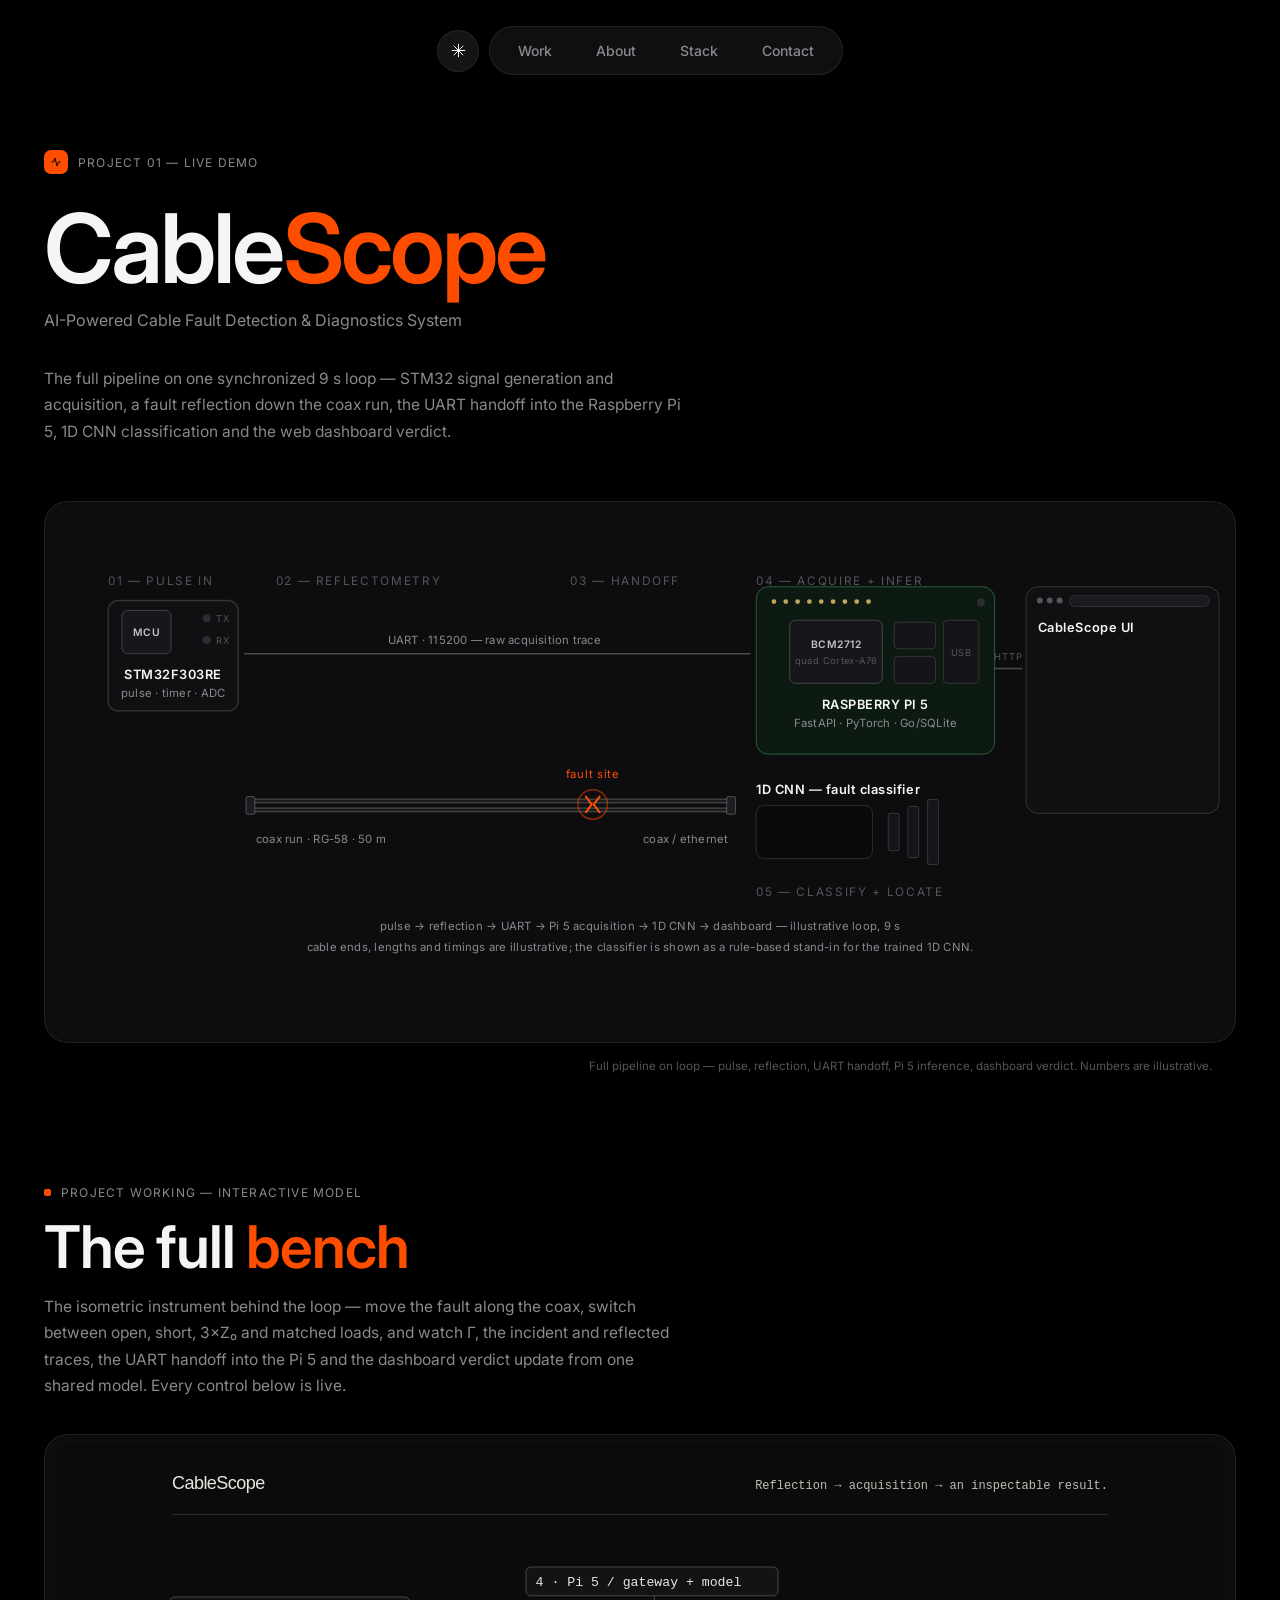
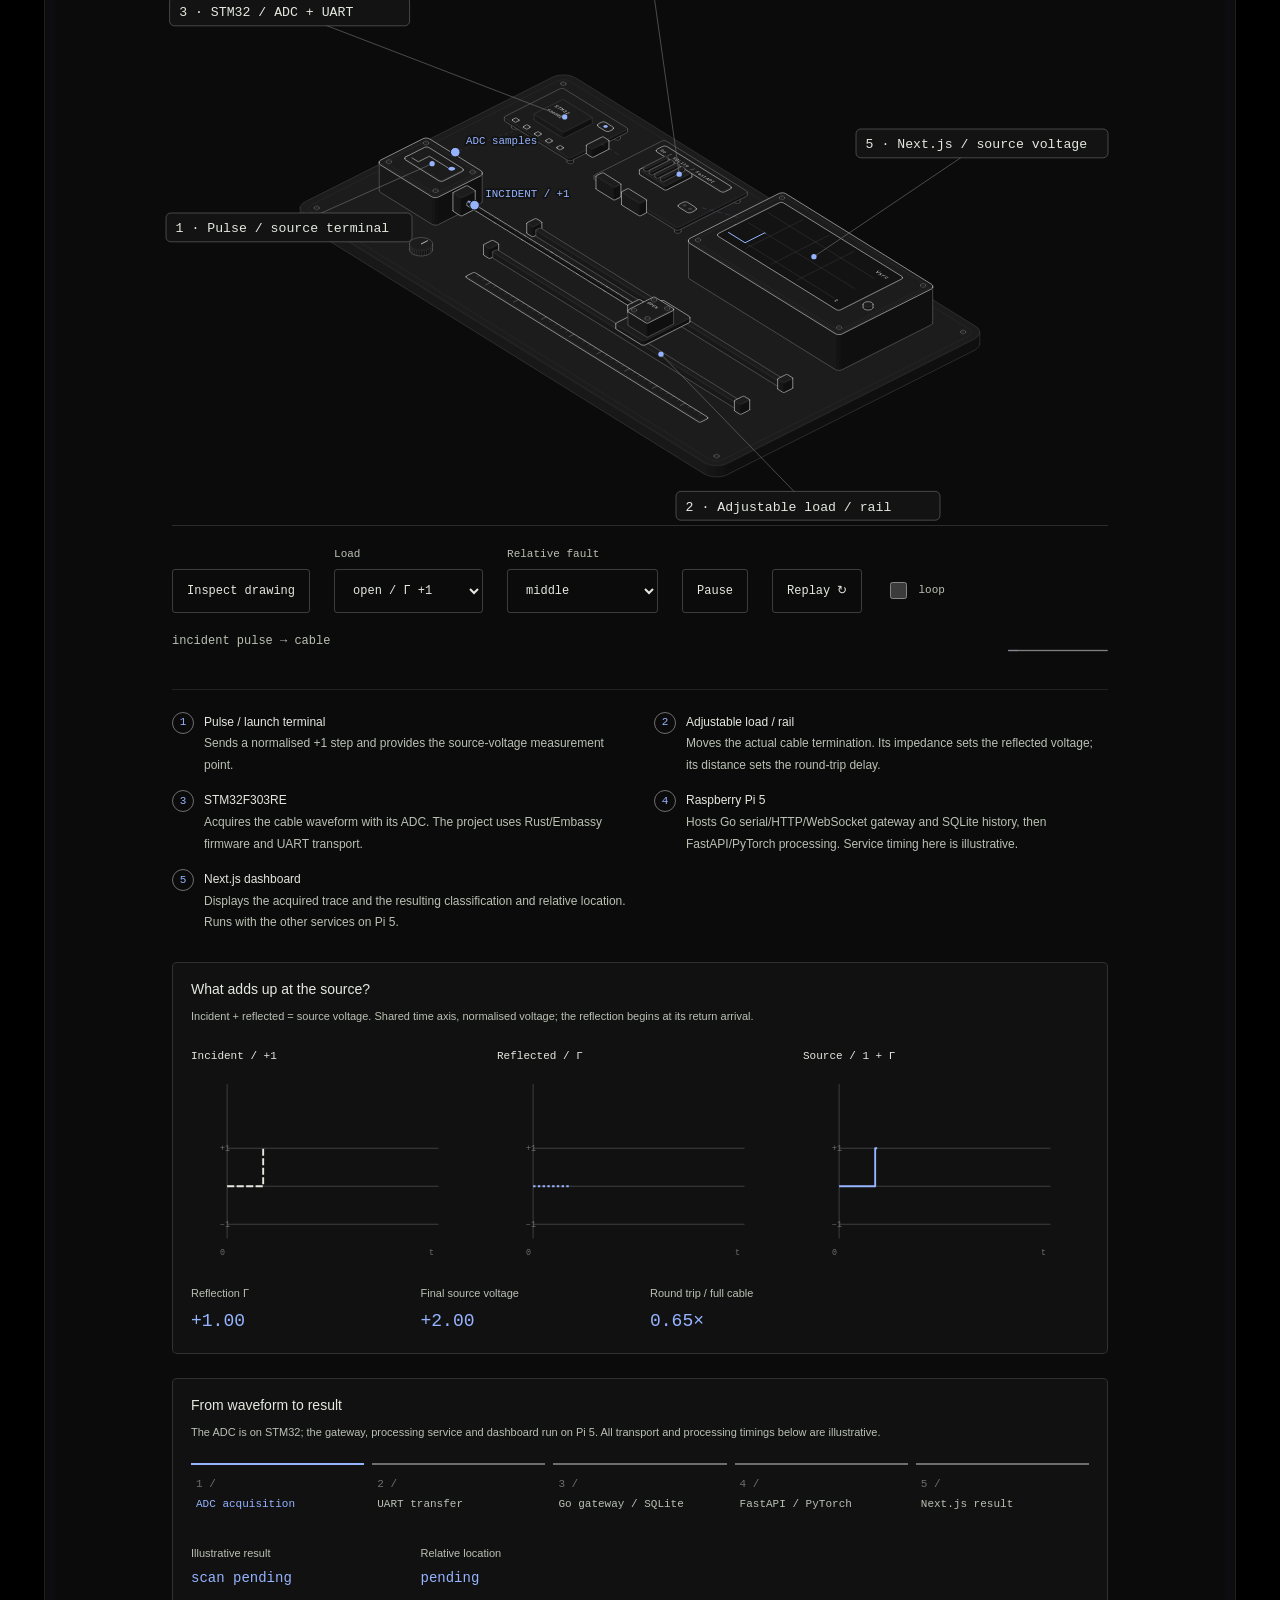
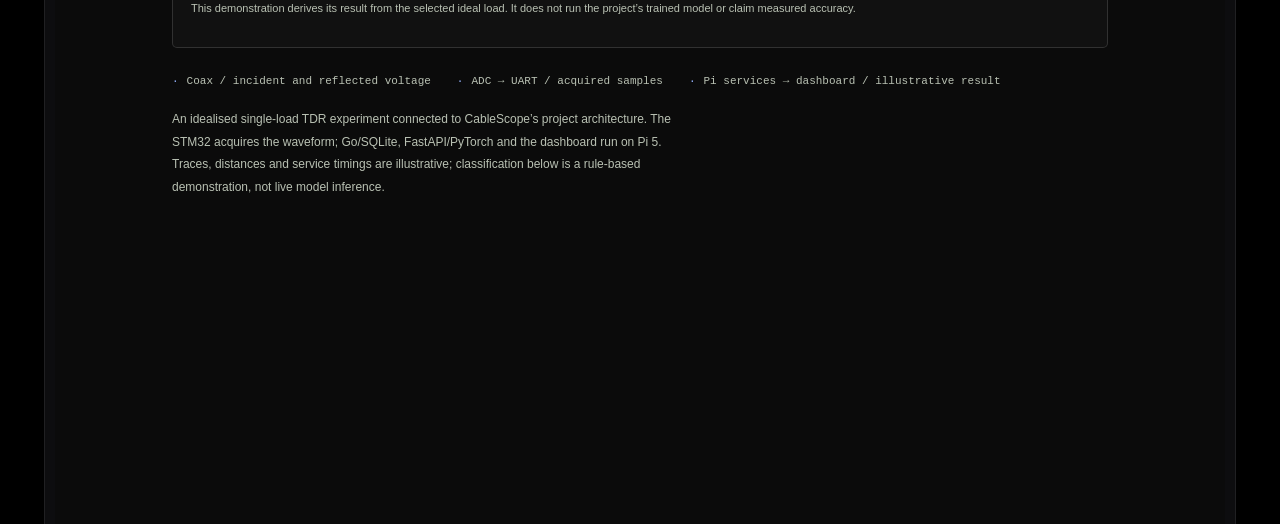
==== commit ba993a64: "Mobile hero: name in flow behind the figure, viewport-fit sizing" ====
--- a/demo-cablescope.html
+++ b/demo-cablescope.html
@@ -8,7 +8,7 @@
 <link rel="preconnect" href="https://fonts.googleapis.com">
 <link rel="preconnect" href="https://fonts.gstatic.com" crossorigin>
 <link href="https://fonts.googleapis.com/css2?family=Inter:wght@400;500;600;700&display=swap" rel="stylesheet">
-<link rel="stylesheet" href="css/style.css?v=18" />
+<link rel="stylesheet" href="css/style.css?v=19" />
 <link rel="stylesheet" href="css/demo.css?v=2" />
 <link rel="icon" href="data:image/svg+xml,<svg xmlns='http://www.w3.org/2000/svg' viewBox='0 0 32 32'><rect width='32' height='32' rx='8' fill='%23ff4d00'/><text x='16' y='22' font-size='16' font-family='Arial' font-weight='bold' fill='white' text-anchor='middle'>S</text></svg>">
 </head>
--- a/css/style.css
+++ b/css/style.css
@@ -364,8 +364,11 @@
   .meta-label,.about-meta .pills,.project-meta .pills{text-align:left;justify-content:flex-start}
   .stack-grid{grid-template-columns:1fr 1fr}
   .poster-block{position:static;transform:none;text-align:left!important;margin:22px 0}
-  .poster{flex-direction:column;padding:40px 0}
-  .poster-name{position:absolute}
+  .poster{flex-direction:column;padding:34px 0}
+  /* name stays in flow and the figure overlaps it — person in front of the name, poster-style */
+  .poster-name{position:relative;inset:auto;z-index:1}
+  .poster-name span{font-size:clamp(50px,18vw,182px)}
+  .poster-figure{margin-top:-9.5vw}
   .figure-panel{border-radius:18px}
 }
 @media (max-width:640px){
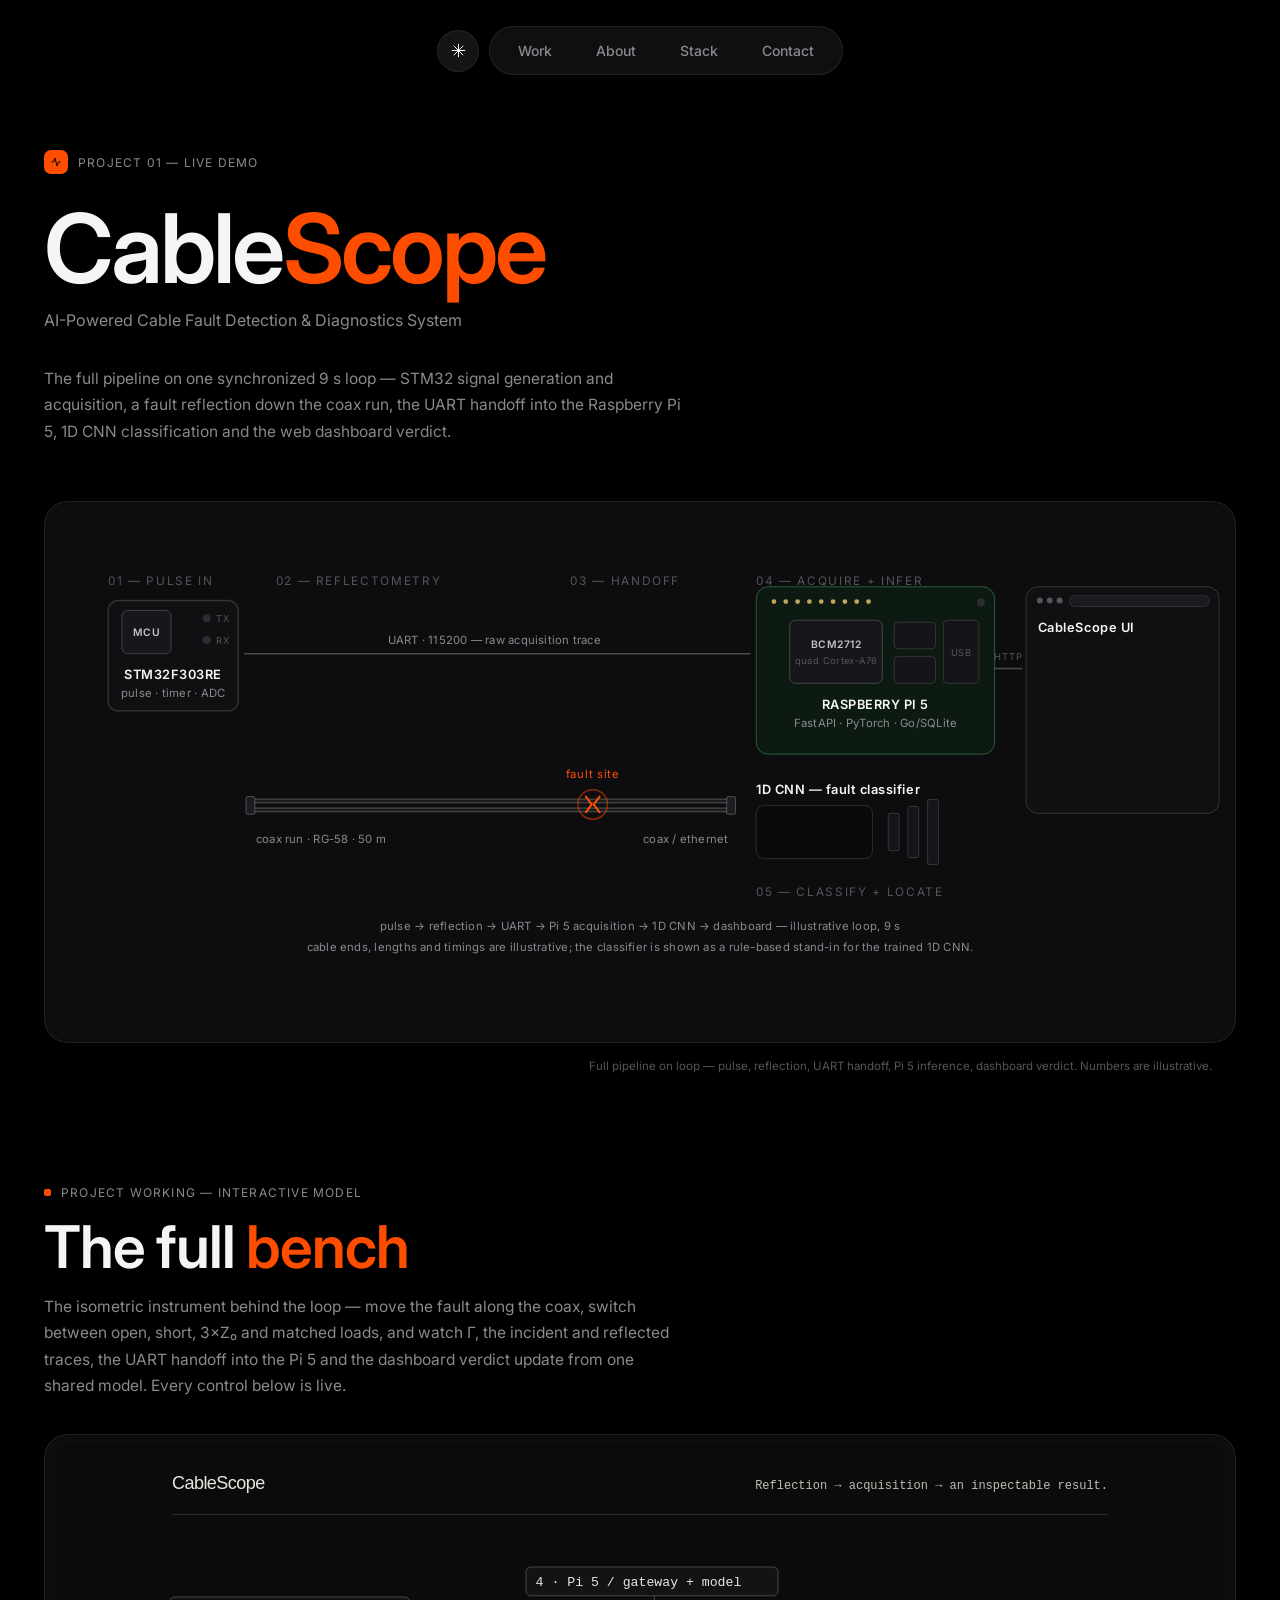
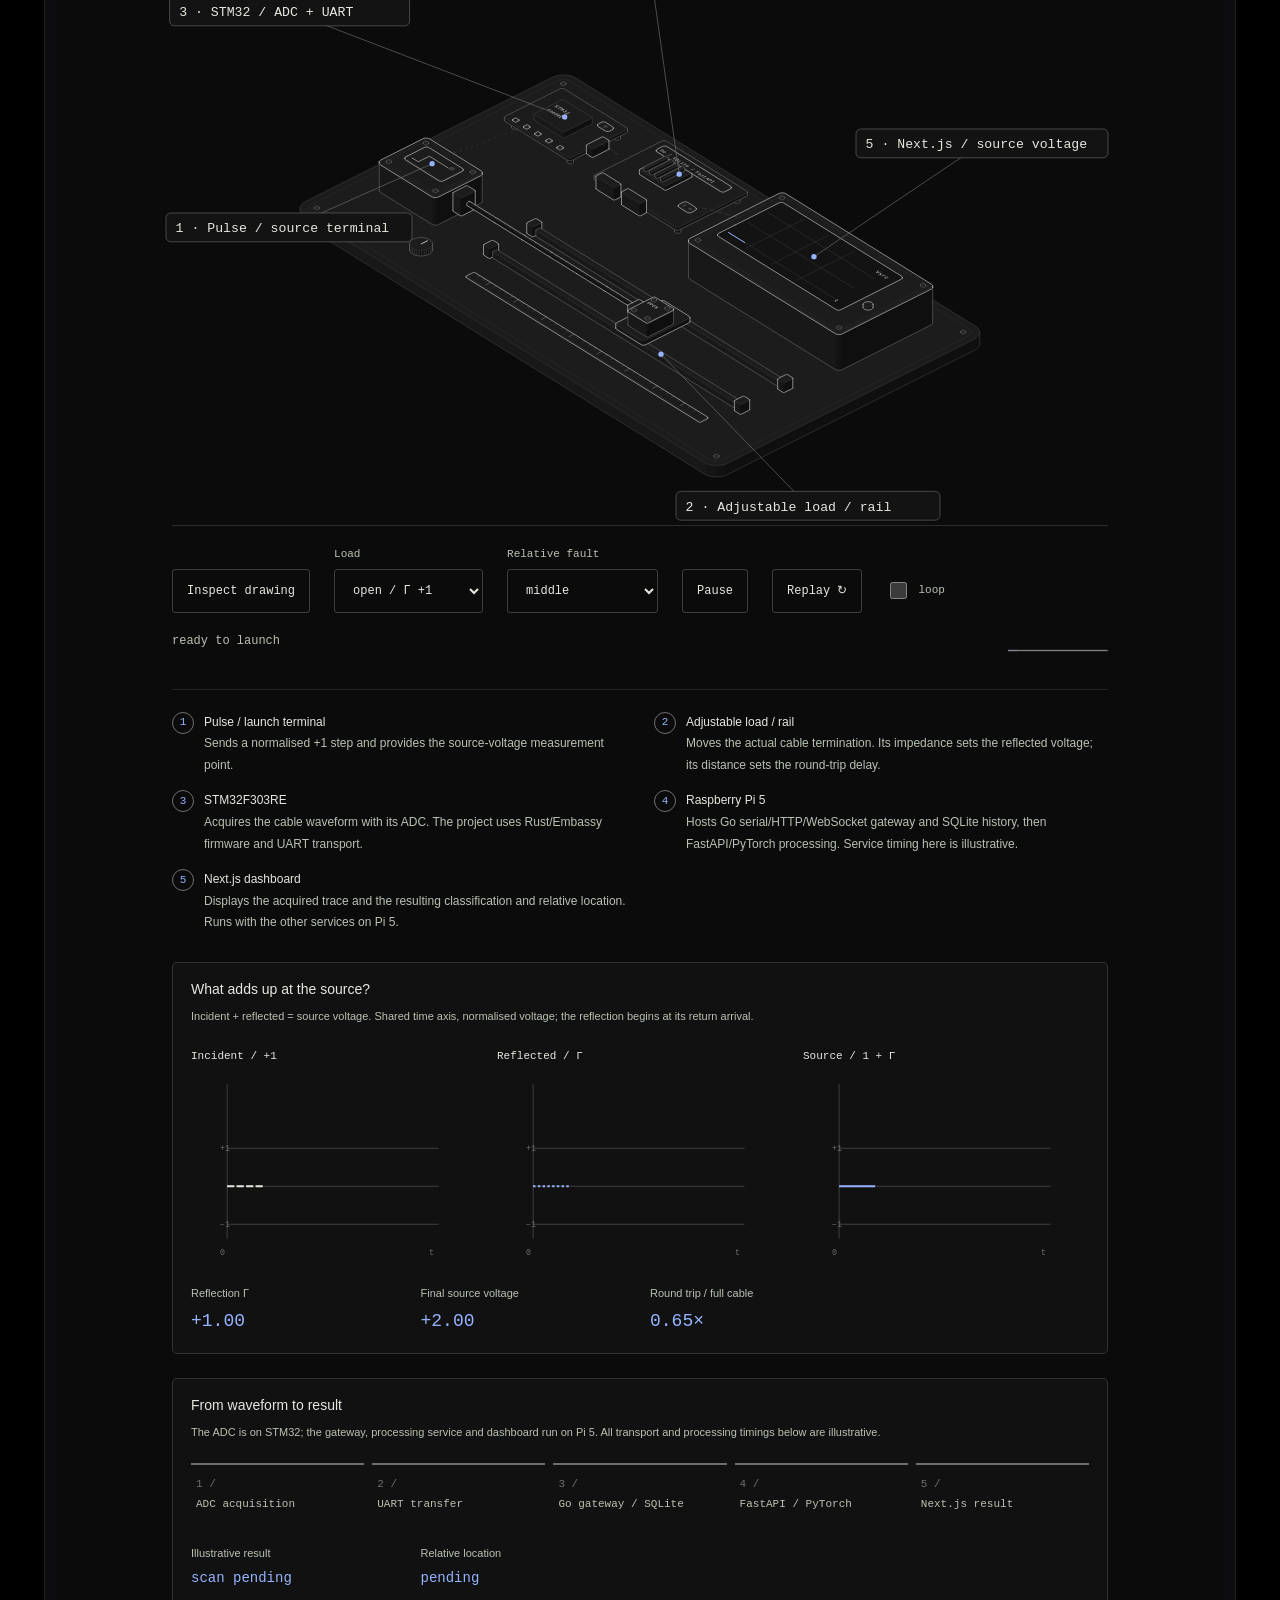
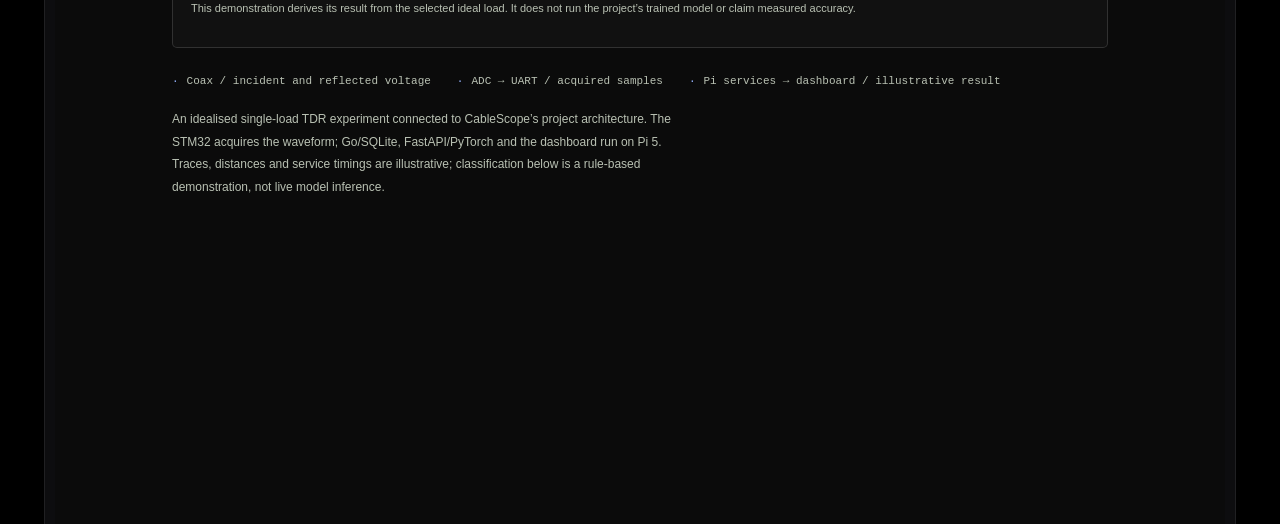
==== commit 15a994db: "Mobile hero: name band behind the lower torso, matching desktop placement" ====
--- a/demo-cablescope.html
+++ b/demo-cablescope.html
@@ -8,7 +8,7 @@
 <link rel="preconnect" href="https://fonts.googleapis.com">
 <link rel="preconnect" href="https://fonts.gstatic.com" crossorigin>
 <link href="https://fonts.googleapis.com/css2?family=Inter:wght@400;500;600;700&display=swap" rel="stylesheet">
-<link rel="stylesheet" href="css/style.css?v=19" />
+<link rel="stylesheet" href="css/style.css?v=20" />
 <link rel="stylesheet" href="css/demo.css?v=2" />
 <link rel="icon" href="data:image/svg+xml,<svg xmlns='http://www.w3.org/2000/svg' viewBox='0 0 32 32'><rect width='32' height='32' rx='8' fill='%23ff4d00'/><text x='16' y='22' font-size='16' font-family='Arial' font-weight='bold' fill='white' text-anchor='middle'>S</text></svg>">
 </head>
--- a/css/style.css
+++ b/css/style.css
@@ -365,10 +365,11 @@
   .stack-grid{grid-template-columns:1fr 1fr}
   .poster-block{position:static;transform:none;text-align:left!important;margin:22px 0}
   .poster{flex-direction:column;padding:34px 0}
-  /* name stays in flow and the figure overlaps it — person in front of the name, poster-style */
-  .poster-name{position:relative;inset:auto;z-index:1}
+  /* figure overlays the name's flow slot; the name then slides down to sit
+     behind the lower torso — same band as desktop (top at 43.3% of the figure) */
+  .poster-figure{margin-top:calc(-18vw - 18px)}
+  .poster-name{position:relative;inset:auto;z-index:1;transform:translateY(calc(min(54vh,520px) * 0.433 - 18px))}
   .poster-name span{font-size:clamp(50px,18vw,182px)}
-  .poster-figure{margin-top:-9.5vw}
   .figure-panel{border-radius:18px}
 }
 @media (max-width:640px){
@@ -382,6 +383,7 @@
 
   .poster-badge{min-width:74vw}
   .poster-figure img{height:min(48vh,440px)}
+  .poster-name{transform:translateY(calc(min(48vh,440px) * 0.433 - 18px))}
   .poster-badge{min-width:min(330px,68vw)}
   .contact-foot{justify-content:center;text-align:center}
 }
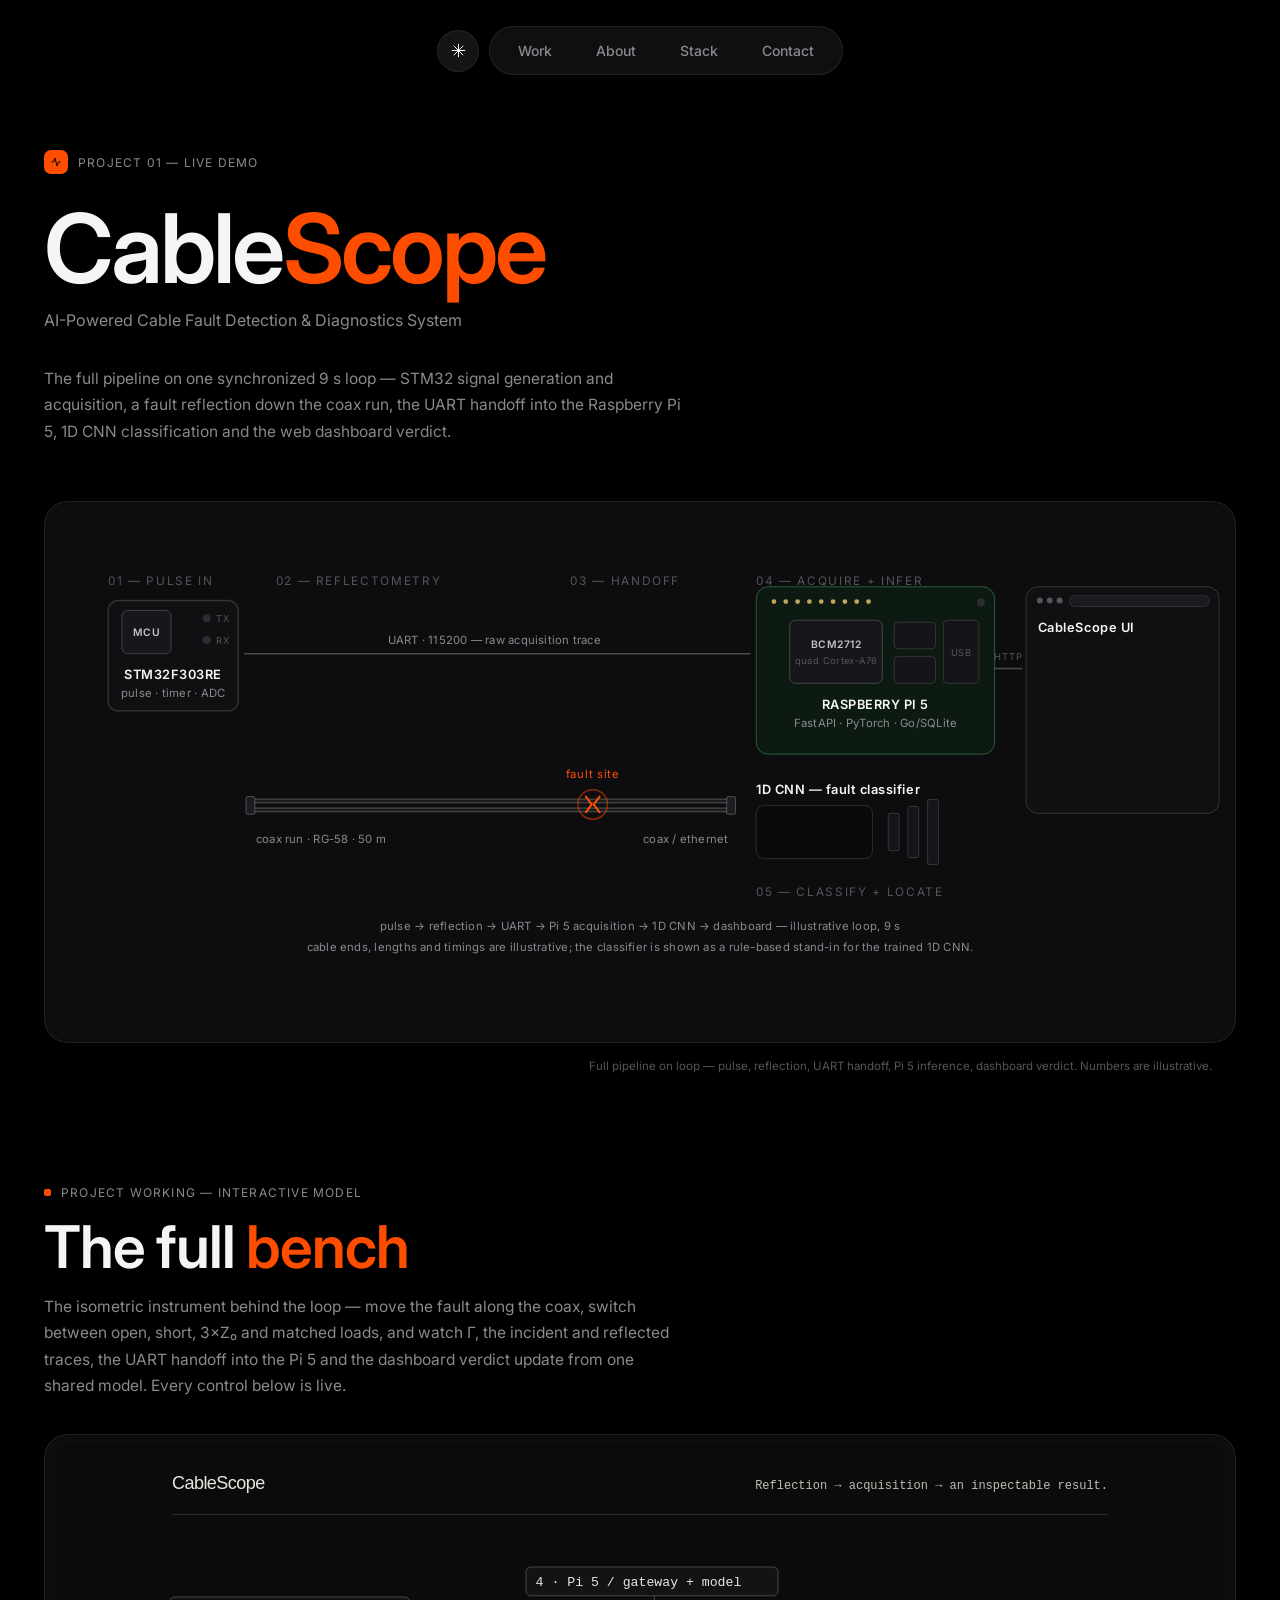
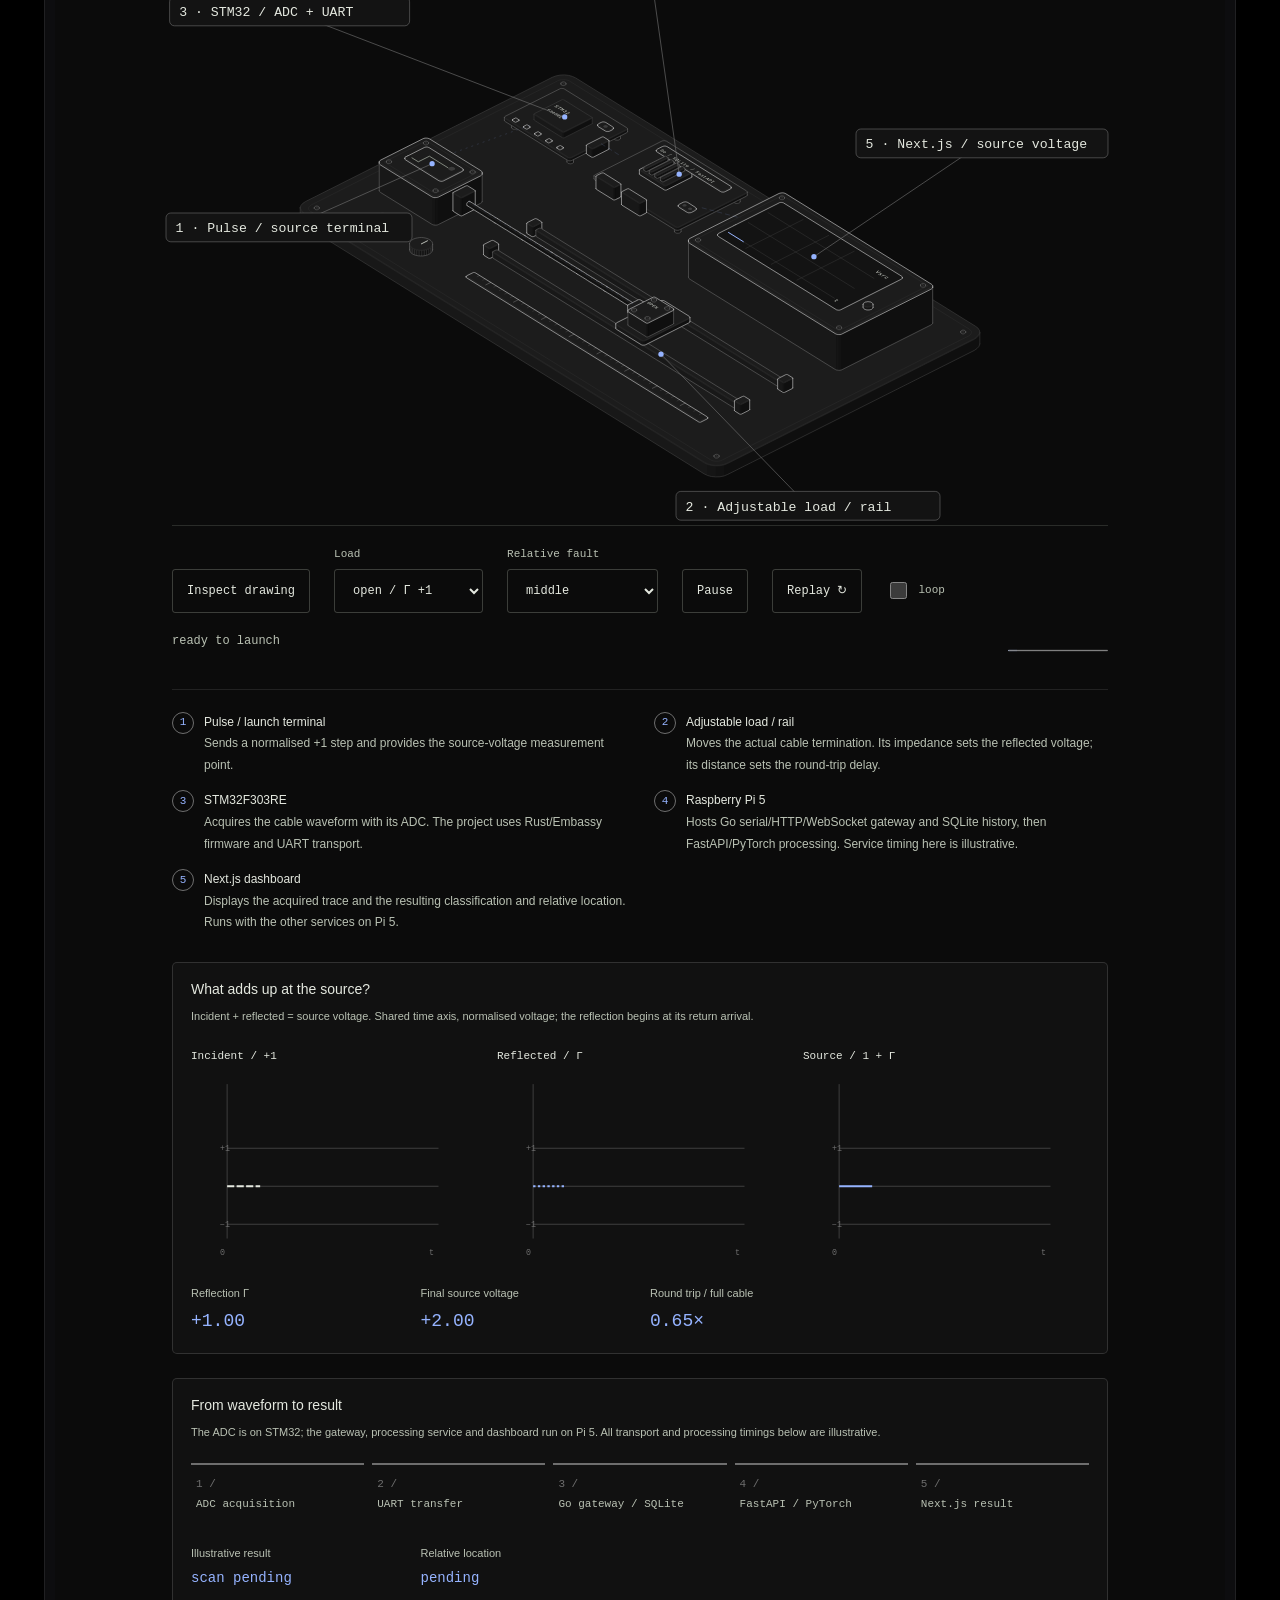
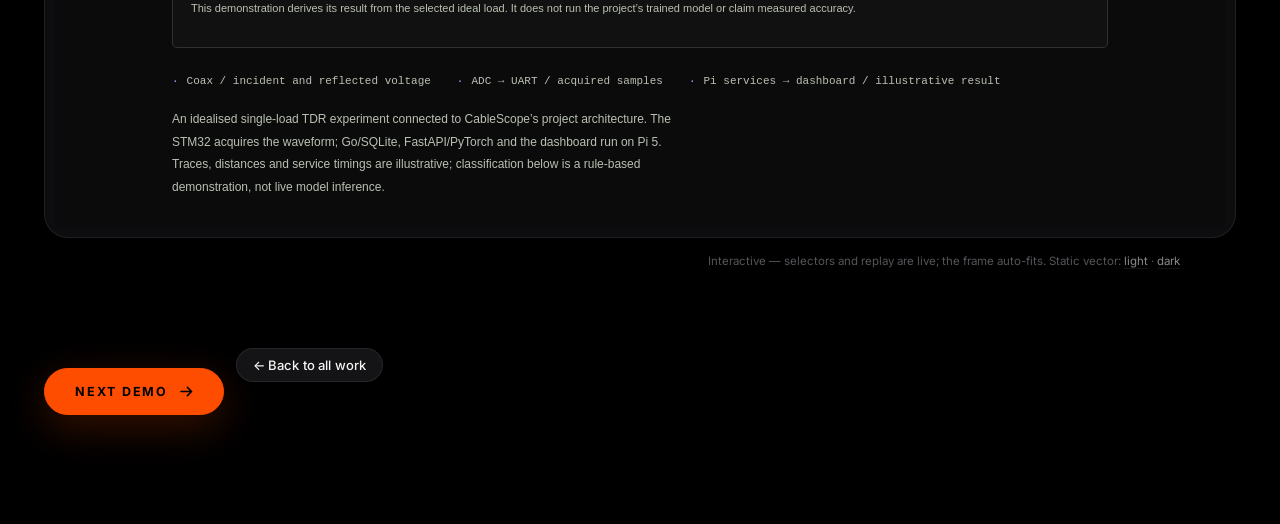
==== commit 22e6ed77: "Remove hero kicker; Work_26 ghost title fits mobile" ====
--- a/demo-cablescope.html
+++ b/demo-cablescope.html
@@ -8,7 +8,7 @@
 <link rel="preconnect" href="https://fonts.googleapis.com">
 <link rel="preconnect" href="https://fonts.gstatic.com" crossorigin>
 <link href="https://fonts.googleapis.com/css2?family=Inter:wght@400;500;600;700&display=swap" rel="stylesheet">
-<link rel="stylesheet" href="css/style.css?v=20" />
+<link rel="stylesheet" href="css/style.css?v=21" />
 <link rel="stylesheet" href="css/demo.css?v=2" />
 <link rel="icon" href="data:image/svg+xml,<svg xmlns='http://www.w3.org/2000/svg' viewBox='0 0 32 32'><rect width='32' height='32' rx='8' fill='%23ff4d00'/><text x='16' y='22' font-size='16' font-family='Arial' font-weight='bold' fill='white' text-anchor='middle'>S</text></svg>">
 </head>
--- a/css/style.css
+++ b/css/style.css
@@ -205,7 +205,7 @@
 .work{padding:120px 0 40px;overflow:clip}
 .work-head{position:relative;padding:0 24px;margin-bottom:140px}
 .work-title{
-  font-size:clamp(90px,17vw,250px);font-weight:600;line-height:.9;
+  font-size:clamp(40px,17vw,250px);font-weight:600;line-height:.9;
   letter-spacing:-.03em;white-space:nowrap;color:var(--text);
 }
 .work-title--ghost{
